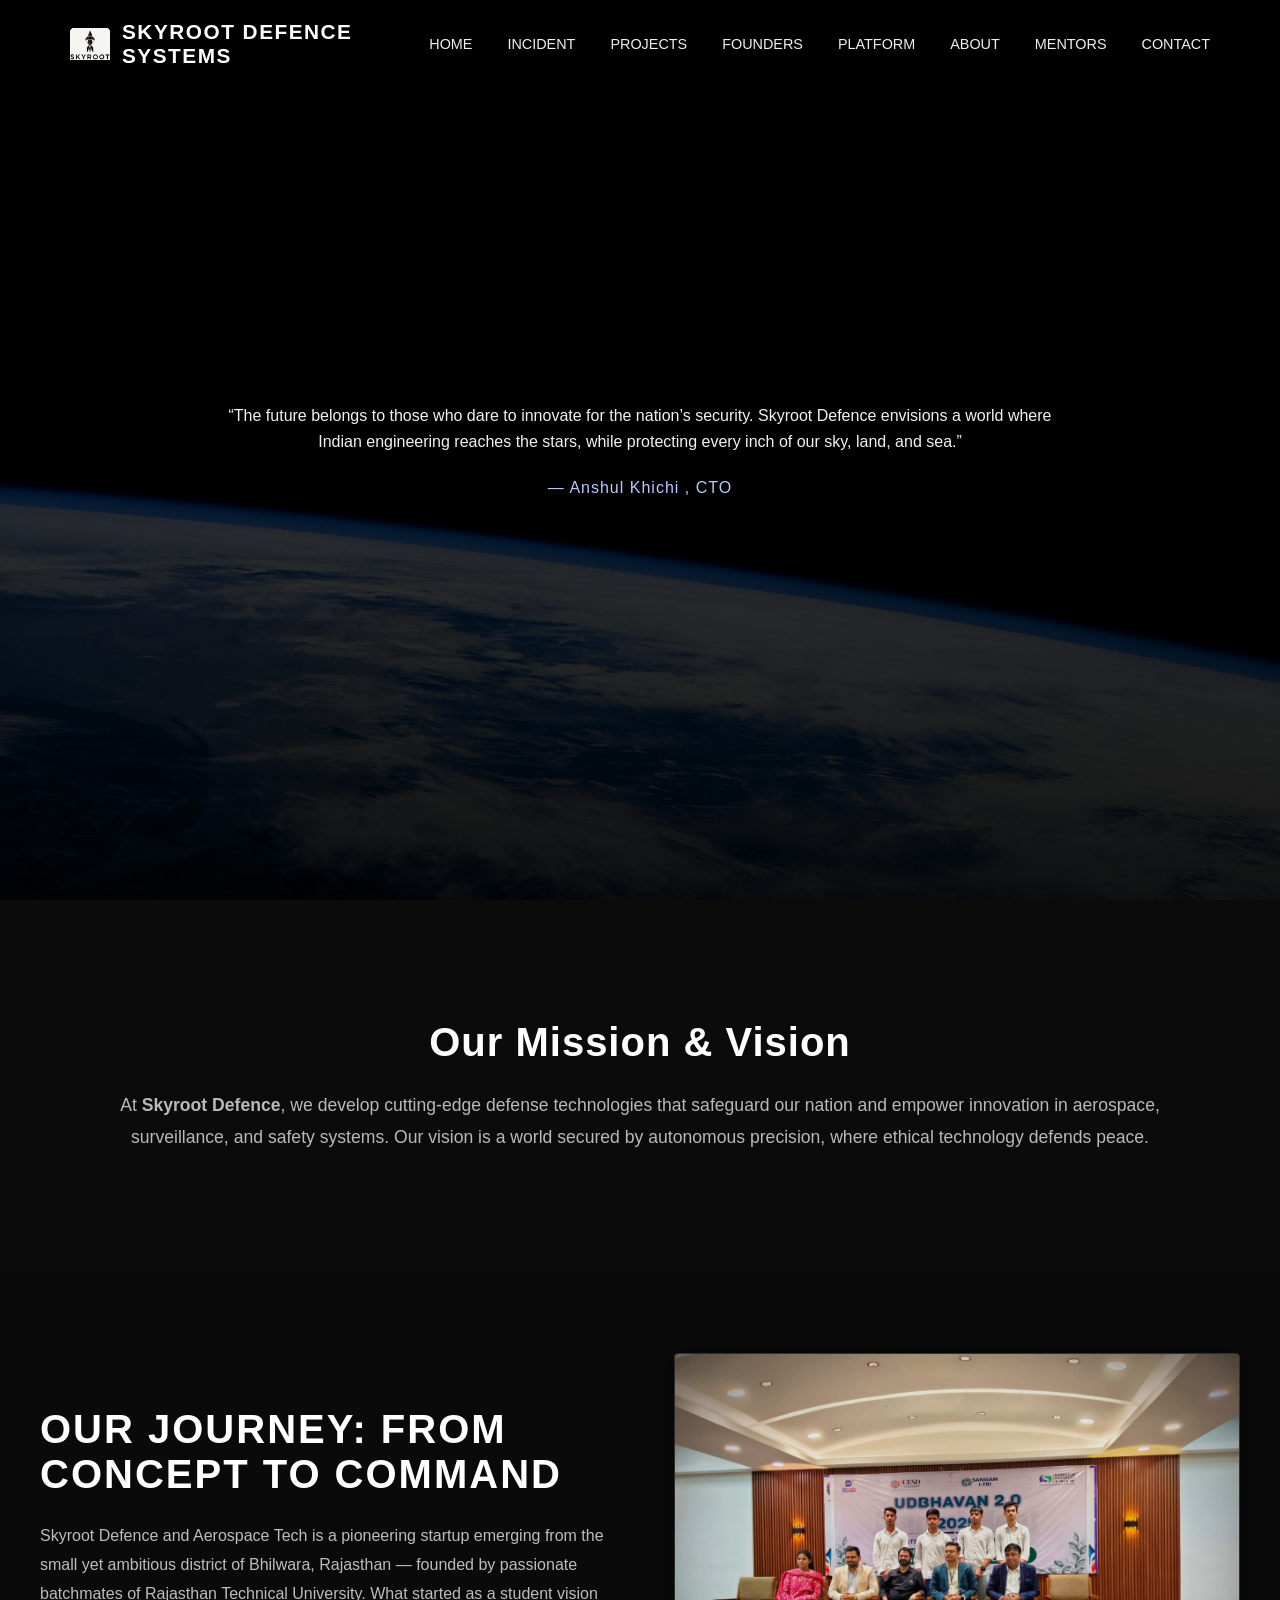
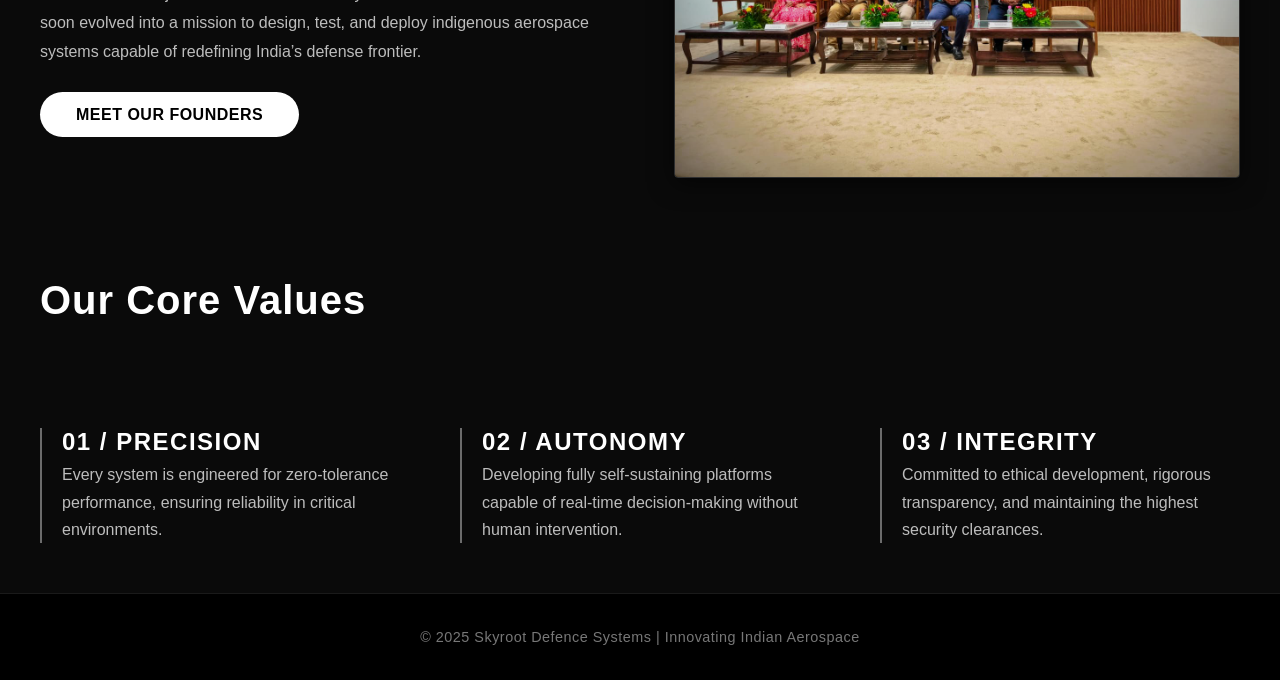
==== about.html @ 96b2f0c6 "Initial commit" ====
<!DOCTYPE html>
<html lang="en">
<head>
  <meta charset="UTF-8" />
  <meta name="viewport" content="width=device-width, initial-scale=1.0" />
  <title>About Us | Skyroot Defence Systems</title>
  <link rel="stylesheet" href="css/style.css" />
  <link rel="stylesheet" href="css/about.css" />
  <link rel="icon" type="image/png" href="images/logo.png" />
</head>
<body>
  <!-- ===================== NAVBAR ===================== -->
  <header class="navbar">
    <div class="logo">
      <img src="images/logo.png" alt="Skyroot Defence Logo">
      <h1>Skyroot Defence Systems</h1>
    </div>
    <nav>
      <ul>
        <li><a href="index.html">Home</a></li>
        <li><a href="incident.html">Incident</a></li>
        <li><a href="projects.html">Projects</a></li>
        <li><a href="founders.html">Founders</a></li>
        <li><a href="platform.html">Platform</a></li>
        <li><a href="about.html" class="active">About</a></li>
        <li><a href="mentors.html">Mentors</a></li>
        <li><a href="contact.html">Contact</a></li>
      </ul>
    </nav>
    <div class="menu-toggle">
      <span></span>
      <span></span>
      <span></span>
    </div>
  </header>

  <!-- ===================== HERO QUOTE SECTION ===================== -->
  <section class="about-hero-quote">
    <img src="images/mission_feature.webp" alt="Earth from Space" class="quote-bg-image">
    <div class="quote-overlay"></div>
    <div class="quote-content">
      <p class="quote-text">
        “The future belongs to those who dare to innovate for the nation’s security. Skyroot Defence envisions a world where Indian engineering reaches the stars, while protecting every inch of our sky, land, and sea.”
      </p>
      <p class="quote-author">— Anshul Khichi , CTO</p>
    </div>
  </section>

  <!-- ===================== MISSION SECTION ===================== -->
  <section class="about-section fade-in">
    <div class="container">
      <h2>Our Mission & Vision</h2>
      <p>
        At <strong>Skyroot Defence</strong>, we develop cutting-edge defense technologies that safeguard our nation
        and empower innovation in aerospace, surveillance, and safety systems. Our vision is a world secured by
        autonomous precision, where ethical technology defends peace.
      </p>
    </div>
  </section>

  <!-- ===================== JOURNEY SECTION ===================== -->
  <section class="story-section fade-in">
    <div class="story-container">
      <div class="story-text">
        <h3>Our Journey: From Concept to Command</h3>
        <p>
          Skyroot Defence and Aerospace Tech is a pioneering startup emerging from the small yet ambitious
          district of Bhilwara, Rajasthan — founded by passionate batchmates of Rajasthan Technical University.
          What started as a student vision soon evolved into a mission to design, test, and deploy indigenous
          aerospace systems capable of redefining India’s defense frontier.
        </p>
        <a href="founders.html" class="btn-primary">Meet Our Founders</a>
      </div>
      <div class="story-image">
        <img src="images\funding_win.jpg" alt="Engineers working in Skyroot lab">
      </div>
    </div>
  </section>

  <!-- ===================== VALUES SECTION ===================== -->
  <section class="values-section fade-in">
    <div class="container">
      <h2>Our Core Values</h2>
      <div class="values-grid">
        <div class="value-card">
          <h4>01 / Precision</h4>
          <p>Every system is engineered for zero-tolerance performance, ensuring reliability in critical environments.</p>
        </div>
        <div class="value-card">
          <h4>02 / Autonomy</h4>
          <p>Developing fully self-sustaining platforms capable of real-time decision-making without human intervention.</p>
        </div>
        <div class="value-card">
          <h4>03 / Integrity</h4>
          <p>Committed to ethical development, rigorous transparency, and maintaining the highest security clearances.</p>
        </div>
      </div>
    </div>
  </section>

  <!-- ===================== FOOTER ===================== -->
  <footer>
    <p>© 2025 Skyroot Defence Systems | Innovating Indian Aerospace</p>
  </footer>

  <script src="js/main.js"></script>
</body>
</html>
---- css/style.css ----
/* ======================================
    GLOBAL RESET & BASE
====================================== */
* {
    margin: 0;
    padding: 0;
    box-sizing: border-box;
    font-family: "Poppins", "Roboto", sans-serif;
}

body {
    background-color: #0a0a0a;
    color: #f5f5f5;
    overflow-x: hidden;
}
/* Class added by JS to prevent background scroll when mobile menu is open */
body.menu-open {
    overflow: hidden;
}

/* ======================================
    NAVBAR (Professional, Responsive)
====================================== */
.navbar {
    background: transparent;
    display: flex;
    justify-content: space-between;
    align-items: center;
    padding: 20px 70px;
    position: fixed;
    top: 0;
    width: 100%;
    z-index: 1000;
    border-bottom: none;
    backdrop-filter: none;
    /* CRITICAL: Includes 'top' for the smart scroll hide/show */
    transition: background 0.4s ease, backdrop-filter 0.4s ease, top 0.4s ease;
}

/* Navbar appearance when scrolled away from the top */
.navbar.scrolled {
    background: rgba(9, 9, 9, 0.644);
    backdrop-filter: blur(12px);
    box-shadow: 0 1px 10px rgba(0, 0, 0, 0.4);
}

/* Hiding class for the smart scroll down/show up effect */
.navbar.hidden {
    top: -85px; /* Slides the entire bar off the top of the screen */
}

/* Logo and heading */
.navbar .logo {
    display: flex;
    align-items: center;
    gap: 12px;
    z-index: 1001;
}

.navbar h1 {
    font-size: 1.3rem;
    font-weight: 700;
    color: #fff;
    letter-spacing: 1.5px;
    text-transform: uppercase;
}
.navbar .logo img {
    width: 40px;
    filter: brightness(100%);
}

/* Navigation Links (Desktop/Tablet) */
.navbar nav {
    transition: transform 0.4s ease-in-out; /* For mobile slide effect */
}

.navbar ul {
    list-style: none;
    display: flex;
    gap: 35px;
}

.navbar ul li a {
    color: #f0f0f0;
    text-decoration: none;
    font-weight: 500;
    transition: all 0.3s ease;
    text-transform: uppercase;
    font-size: 0.9rem;
    position: relative;
    padding-bottom: 5px;
}

/* Underline hover effect */
.navbar ul li a:after {
    content: '';
    position: absolute;
    width: 0;
    height: 2px;
    bottom: 0;
    left: 0;
    background-color: #fff;
    transition: width 0.3s ease;
}

.navbar ul li a:hover {
    color: #fff;
}

.navbar ul li a:hover:after {
    width: 100%;
}

/* Mobile Hamburger Toggle */
.menu-toggle {
    display: none; /* Hidden on desktop */
    cursor: pointer;
    width: 30px;
    height: 20px;
    flex-direction: column;
    justify-content: space-between;
    z-index: 1001;
}

.menu-toggle span {
    display: block;
    height: 2px;
    background-color: #fff;
    border-radius: 2px;
    transition: all 0.3s ease-in-out;
}
/* Hamburger to 'X' transformation */
.navbar.active .menu-toggle span:nth-child(1) {
    transform: rotate(48deg) translate(5px, 5px);
}
.navbar.active .menu-toggle span:nth-child(2) {
    opacity: 0;
}
.navbar.active .menu-toggle span:nth-child(3) {
    transform: rotate(-48deg) translate(5px, -5px);
}


/* ======================================
    HERO SECTION
====================================== */
.hero {
    height: 100vh;
    background: #000;
    display: flex;
    align-items: center;
    justify-content: center;
    text-align: center;
    padding: 0 10%;
    position: relative; 
    overflow: hidden; 
}

.hero video {
    position: absolute;
    top: 50%;
    left: 50%;
    min-width: 100%;
    min-height: 100%;
    width: auto;
    height: auto;
    transform: translate(-50%, -50%); 
    object-fit: cover;
    z-index: 1;
    filter: brightness(40%);
}

.hero-content {
    z-index: 2;
    position: relative; 
}

.hero-content h2 {
    font-size: 3rem;
    color: #fff;
    margin-bottom: 20px;
    letter-spacing: 1px;
    text-transform: uppercase;
}

.hero-content p {
    font-size: 1.1rem;
    color: #ccc;
    max-width: 700px;
    margin: 0 auto 35px;
    line-height: 1.7;
}

.btn-primary {
    background: #fff;
    color: #000;
    padding: 14px 36px;
    border-radius: 40px;
    text-decoration: none;
    font-weight: 600;
    letter-spacing: 0.5px;
    transition: all 0.3s ease;
    text-transform: uppercase;
}

.btn-primary:hover {
    background: transparent;
    color: #fff;
    border: 2px solid #fff;
}

/* ======================================
    ABOUT SECTION
====================================== */
.about {
    padding: 120px 10%;
    text-align: center;
    background-color: #0e0e0e;
    border-top: 1px solid rgba(255, 255, 255, 0.1);
    border-bottom: 1px solid rgba(255, 255, 255, 0.1);
}

.about h2 {
    color: #fff;
    margin-bottom: 25px;
    font-size: 2rem;
    letter-spacing: 0.5px;
    text-transform: uppercase;
}

.about p {
    max-width: 850px;
    margin: 0 auto;
    color: #bdbdbd;
    line-height: 1.8;
    font-size: 1rem;
}

/* ======================================
    PROJECTS SECTION
====================================== */
.projects {
    padding: 80px 1%;
    text-align: center;
    background-color: #0a0a0a;
}

.projects h2 {
    color: #fff;
    font-size: 2rem;
    margin-bottom: 50px;
    text-transform: uppercase;
}

.project-cards {
    display: grid;
    grid-template-columns: repeat(auto-fit, minmax(280px, 1fr));
    gap: 35px;
}

.card {
    background-color: #111;
    border-radius: 10px;
    overflow: hidden;
    border: 1px solid rgba(255, 255, 255, 0.08);
    transition: all 0.35s ease;
}



.card img {
    width: 100%;
    height: 200px;
    object-fit: cover;
    filter:  brightness(85%);
}

.card h3 {
    color: #fff;
    margin: 18px 0 10px;
    text-transform: uppercase;
    font-size: 1rem;
    letter-spacing: 0.5px;
}

.card p {
    color: #aaa;
    font-size: 0.95rem;
    padding: 0 20px 25px;
    line-height: 1.6;
}

/* ======================================
    FOOTER
====================================== */
footer {
    text-align: center;
    padding: 35px 10%;
    background: #000;
    color: #777;
    font-size: 0.9rem;
    border-top: 1px solid rgba(255, 255, 255, 0.1);
    letter-spacing: 0.5px;
}

/* ======================================
    RESPONSIVE BREAKPOINTS
====================================== */

/* --- Tablet / Smaller Desktop (Max 992px) --- */
@media (max-width: 992px) {
    .navbar {
        padding: 15px 30px; 
        align-items:last baseline;
    }

    /* Hide desktop menu, setup for mobile slide */
    .navbar nav {
        position: fixed;
        top: 0;
        left: 0;
        height: 100vh;
        width: 100%;
        background: #000; 
        display: flex;
        align-items: center;
        justify-content: center;
        transform: translateX(-100%); 
        transition: transform 0.4s ease-in-out;
        z-index: 999;
    }

    .navbar.active nav {
        transform: translateX(0);
    }
    
    .navbar ul {
        flex-direction: column;
        text-align: center;
        gap: 30px;
    }

    .navbar ul li a {
        font-size: 1.4rem; 
    }
    .menu-toggle {
        display: flex;
    }
    
    .navbar {
        justify-content: space-between;
    }
    
    .hero-content h2 {
        font-size: 2.5rem;
    }
}

/* --- Mobile (Max 768px) --- */
@media (max-width: 768px) {

    .hero-content h2 {
        font-size: 2rem;
    }

    .hero-content p {
        font-size: 1rem;
    }

    .about, .projects, footer {
        padding: 30px 1%;
    }
    
    .project-cards {
        grid-template-columns: 1fr; 
    }
}

/* --- Small Mobile (Max 500px) --- */
@media (max-width: 500px) {
    .navbar h1 {
        font-size: 1rem;
    }
    .navbar .logo img {
        width: 35px;
    }
    .hero-content h2 {
        font-size: 1.8rem;
    }
    .btn-primary {
        padding: 12px 28px;
        font-size: 0.9rem;
    }
}
---- css/about.css ----
/* ===========================================
   SKYROOT DEFENCE — ABOUT PAGE CSS
   =========================================== */

/* ---------- Reset & Base Styles ---------- */


/* ---------- HERO QUOTE SECTION ---------- */
.about-hero-quote {
  position: relative;
  width: 100%;
  height: 100vh;
  display: flex;
  align-items: center;
  justify-content: center;
  text-align: center;
  overflow: hidden;
  background-color: #000;
}

.about-hero-quote .quote-bg-image {
  position: absolute;
  inset: 0;
  width: 100%;
  height: 100%;
  object-fit: cover;
  z-index: 1;
  filter: brightness(55%) contrast(115%);
  transform: scale(1.1);
  transition: all 2.5s ease;
}

.about-hero-quote:hover .quote-bg-image {
  transform: scale(1.2);
  filter: brightness(60%) contrast(120%);
}

.about-hero-quote .quote-overlay {
  position: absolute;
  inset: 0;
  background: linear-gradient(
    to bottom,
    rgba(0, 0, 0, 0.3) 0%,
    rgba(0, 0, 0, 0.85) 100%
  );
  z-index: 2;
}

.about-hero-quote .quote-content {
  position: relative;
  z-index: 3;
  max-width: 900px;
  padding: 0 20px;
  opacity: 0;
  animation: fadeUp 1.8s ease-out forwards;
}

.about-hero-quote .quote-text {
  line-height: 1.6;
  font-weight: 400;
  color: #f1f1f1;
  text-shadow: 0 2px 15px rgba(0, 0, 0, 0.6);
  margin-bottom: 25px;
}

.about-hero-quote .quote-author {
  font-weight: 500;
  color: #b4caff;
  letter-spacing: 1px;
}

/* ---------- ADDITIONAL ABOUT SECTION ---------- */
.about-section {
  width: 100%;
  background-color: #0b0b0b;
  padding: 120px 80px;
  text-align: center;
}

.about-section h2 {
  font-size: 2.5rem;
  font-weight: 600;
  color: #fff;
  margin-bottom: 25px;
  letter-spacing: 1px;
}

.about-section p {
  font-size: 1.1rem;
  line-height: 1.8;
  color: #ccc;
  opacity: 0.9;
}

/* ---------- ANIMATION EFFECTS ---------- */
.fade-in {
  opacity: 0;
  animation: fadeIn 2s ease forwards;
}

@keyframes fadeIn {
  from {
    opacity: 0;
    transform: translateY(40px);
  }
  to {
    opacity: 1;
    transform: translateY(0);
  }
}

@keyframes fadeUp {
  0% {
    opacity: 0;
    transform: translateY(60px);
  }
  100% {
    opacity: 1;
    transform: translateY(0);
  }
}

/* ---------- SCROLL REVEAL EFFECT ---------- */
.scroll-reveal {
  opacity: 0;
  transform: translateY(80px);
  transition: all 1.2s ease-out;
}

.scroll-reveal.active {
  opacity: 1;
  transform: translateY(0);
}

/* ---------- STORY & IMAGE SECTION ---------- */
.story-section {
  padding: 80px 40px;
  background-color: #0a0a0a;
}

.story-container {
  display: flex;
  align-items: center;
  gap: 70px;
  max-width: 1200px;
}

.story-text {
  flex: 1;
  text-align: left;
}

.story-text h3 {
  color: #fff;
  font-size: 2.5rem;
  margin-bottom: 25px;
  text-transform: uppercase;
  letter-spacing: 2px;
  font-weight: 800;
}

.story-text p {
  color: #bdbdbd;
  line-height: 1.8;
  margin-bottom: 40px;
  font-size: 1rem;
}

.story-image {
  flex: 1;
  border-radius: 4px;
  overflow: hidden;
  box-shadow: 0 5px 25px rgba(0, 0, 0, 0.6);
  border: 1px solid rgba(255, 255, 255, 0.15);
}

.story-image img {
  width: 100%;
  height: auto;
  display: block;
  filter: brightness(90%) ;
  transition: filter 0.5s ease;
}

.story-image:hover img {
  filter: brightness(100%) grayscale(0%);
}

/* ---------- VALUES GRID SECTION ---------- */

.values-section{
  padding: 20px 40px;
}

.values-section h2 {
  font-size: 2.5rem;
  font-weight: 600;
  color: #fff;
  margin-bottom: 25px;
  letter-spacing: 1px;
}

.values-grid {
  display: flex;
  flex-wrap: wrap;
  justify-content: space-between;
  max-width: 1200px;
  margin: 0 auto;
  padding-top: 80px;
}

.value-card {
  flex-basis: calc(33.33% - 40px);
  background-color: transparent;
  text-align: left;
  border-left: 2px solid rgba(255, 255, 255, 0.4);
  transition: border-left-color 0.3s ease;
  margin-bottom: 30px;
  padding-left: 20px;
}

.value-card:hover {
  border-left-color: #fff;
}

.value-card h4 {
  color: #fff;
  font-size: 1.5rem;
  margin-bottom: 5px;
  text-transform: uppercase;
  letter-spacing: 1.5px;
  font-weight: 800;
}

.value-card p {
  color: #bdbdbd;
  font-size: 1rem;
  line-height: 1.7;
}

/* ---------- RESPONSIVE STYLES ---------- */
@media (max-width: 1024px) {
  .about-hero-quote .quote-author {
    font-size: 1rem;
  }
  .about-section {
    padding: 80px 20px;
  }
}

@media (max-width: 992px) {
  .story-container {
    flex-direction: column;
    gap: 40px;
  }
  .story-text {
    order: 2;
    text-align: center;
  }
  .story-image {
    order: 1;
  }
  .story-text h3 {
    font-size: 2rem;
  }
  .value-card {
    flex-basis: calc(50% - 30px);
  }
}

@media (max-width: 600px) {
  .about-hero-quote .quote-author {
    font-size: 0.8rem;
  }
  .about-hero-quote .quote-text {
    line-height: 1.5;
  }
  .about-section {
    padding: 10px 20px;
  }
  .about-section h2 {
    font-size: 2rem;
  }
  .about-section p {
    font-size: 1rem;
  }
  .story-section {
    padding: 60px 2%;
  }
  .story-text h3 {
    font-size: 1.8rem;
  }
  .value-card {
    flex-basis: 100%;
    padding: 20px 0 20px 15px;
    margin-bottom: 20px;
  }
}
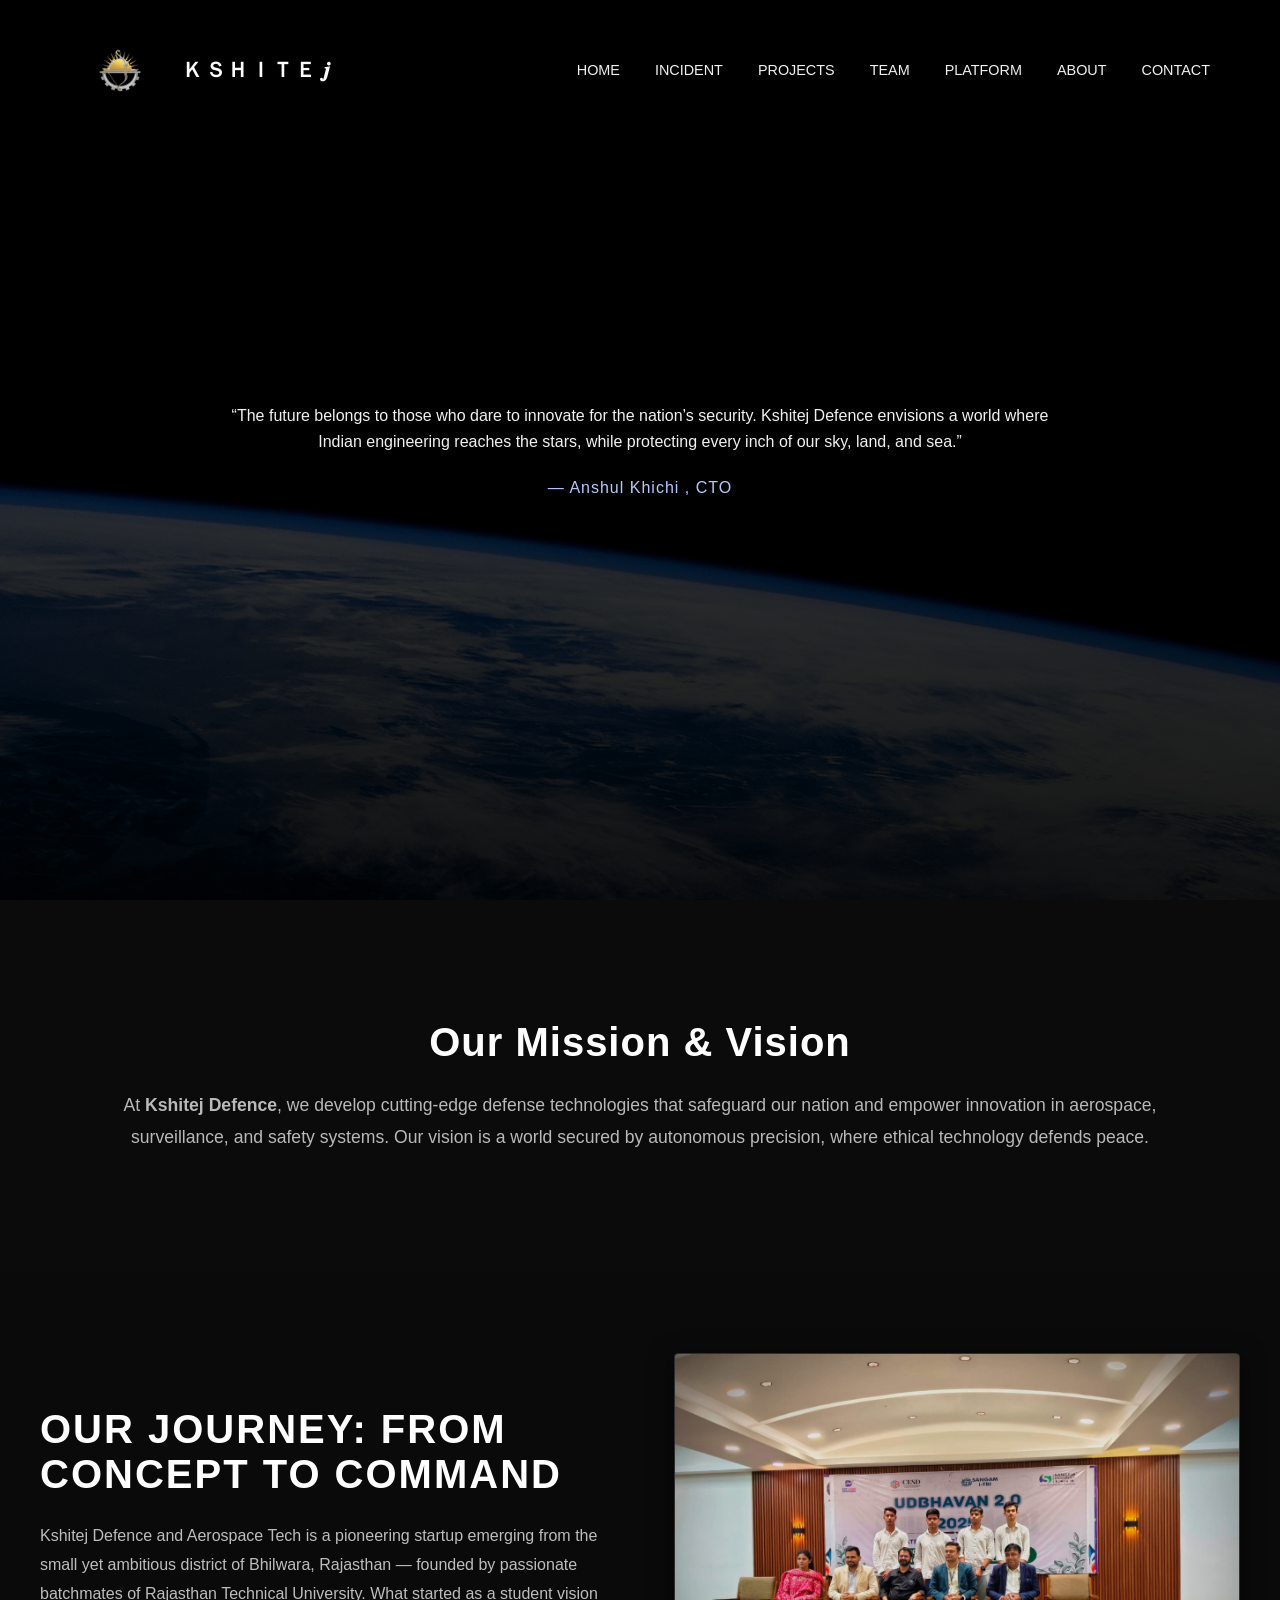
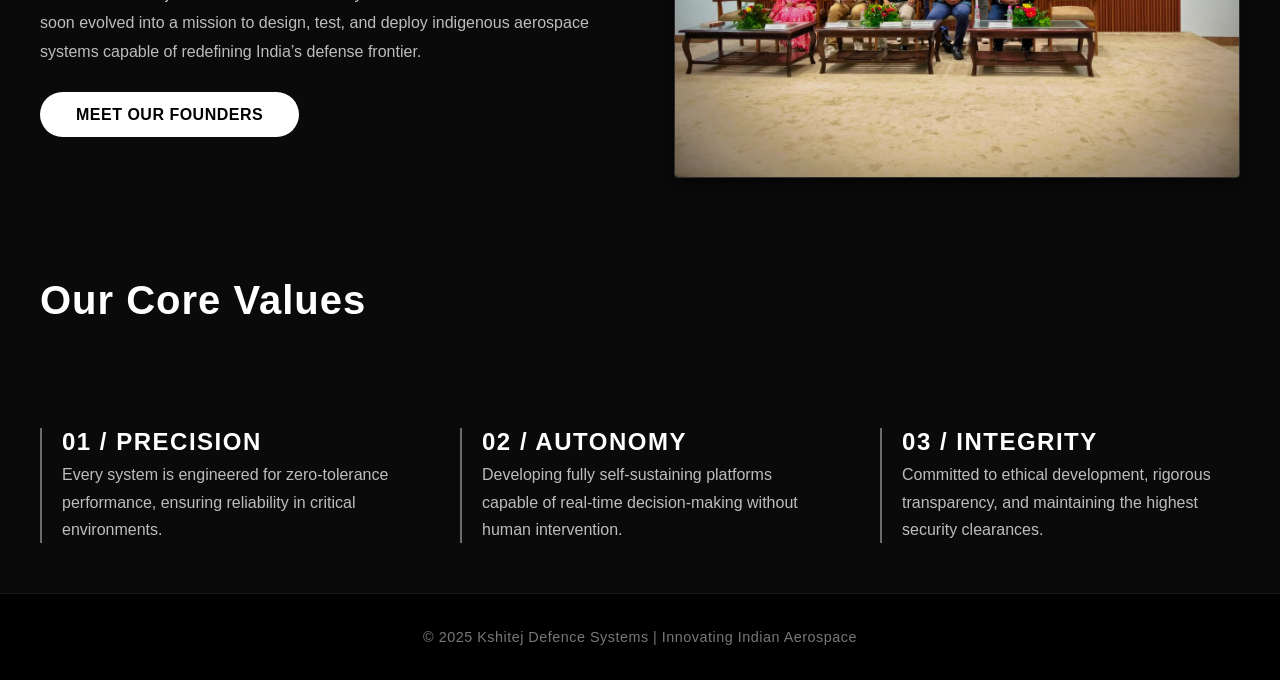
==== commit b9748950: "changes" ====
--- a/about.html
+++ b/about.html
@@ -3,7 +3,7 @@
 <head>
   <meta charset="UTF-8" />
   <meta name="viewport" content="width=device-width, initial-scale=1.0" />
-  <title>About Us | Skyroot Defence Systems</title>
+  <title>About Us | Kshitej Defence Systems</title>
   <link rel="stylesheet" href="css/style.css" />
   <link rel="stylesheet" href="css/about.css" />
   <link rel="icon" type="image/png" href="images/logo.png" />
@@ -12,21 +12,20 @@
   <!-- ===================== NAVBAR ===================== -->
   <header class="navbar">
     <div class="logo">
-      <img src="images/logo.png" alt="Skyroot Defence Logo">
-      <h1>Skyroot Defence Systems</h1>
+      <img src="images/logo.png" alt="Kshitej Defence Logo">
+       <h1>Ｋｓｈｉｔｅ 𝒋</h1>
     </div>
     <nav>
-      <ul>
-        <li><a href="index.html">Home</a></li>
-        <li><a href="incident.html">Incident</a></li>
-        <li><a href="projects.html">Projects</a></li>
-        <li><a href="founders.html">Founders</a></li>
-        <li><a href="platform.html">Platform</a></li>
-        <li><a href="about.html" class="active">About</a></li>
-        <li><a href="mentors.html">Mentors</a></li>
-        <li><a href="contact.html">Contact</a></li>
-      </ul>
-    </nav>
+            <ul>
+                <li><a href="index.html">Home</a></li>
+                <li><a href="incident.html">Incident</a></li> 
+                <li><a href="projects.html">Projects</a></li>
+                <li><a href="team.html">Team</a></li>
+                <li><a href="platform.html">Platform</a></li>
+                <li><a href="about.html">About</a></li>
+                <li><a href="contact.html">Contact</a></li>
+            </ul>
+        </nav>
     <div class="menu-toggle">
       <span></span>
       <span></span>
@@ -40,7 +39,7 @@
     <div class="quote-overlay"></div>
     <div class="quote-content">
       <p class="quote-text">
-        “The future belongs to those who dare to innovate for the nation’s security. Skyroot Defence envisions a world where Indian engineering reaches the stars, while protecting every inch of our sky, land, and sea.”
+        “The future belongs to those who dare to innovate for the nation’s security. Kshitej Defence envisions a world where Indian engineering reaches the stars, while protecting every inch of our sky, land, and sea.”
       </p>
       <p class="quote-author">— Anshul Khichi , CTO</p>
     </div>
@@ -51,7 +50,7 @@
     <div class="container">
       <h2>Our Mission & Vision</h2>
       <p>
-        At <strong>Skyroot Defence</strong>, we develop cutting-edge defense technologies that safeguard our nation
+        At <strong>Kshitej Defence</strong>, we develop cutting-edge defense technologies that safeguard our nation
         and empower innovation in aerospace, surveillance, and safety systems. Our vision is a world secured by
         autonomous precision, where ethical technology defends peace.
       </p>
@@ -64,7 +63,7 @@
       <div class="story-text">
         <h3>Our Journey: From Concept to Command</h3>
         <p>
-          Skyroot Defence and Aerospace Tech is a pioneering startup emerging from the small yet ambitious
+          Kshitej Defence and Aerospace Tech is a pioneering startup emerging from the small yet ambitious
           district of Bhilwara, Rajasthan — founded by passionate batchmates of Rajasthan Technical University.
           What started as a student vision soon evolved into a mission to design, test, and deploy indigenous
           aerospace systems capable of redefining India’s defense frontier.
@@ -72,7 +71,7 @@
         <a href="founders.html" class="btn-primary">Meet Our Founders</a>
       </div>
       <div class="story-image">
-        <img src="images\funding_win.jpg" alt="Engineers working in Skyroot lab">
+        <img src="images\funding_win.jpg" alt="Engineers working in Kshitej lab">
       </div>
     </div>
   </section>
@@ -100,7 +99,7 @@
 
   <!-- ===================== FOOTER ===================== -->
   <footer>
-    <p>© 2025 Skyroot Defence Systems | Innovating Indian Aerospace</p>
+    <p>© 2025 Kshitej Defence Systems | Innovating Indian Aerospace</p>
   </footer>
 
   <script src="js/main.js"></script>
--- a/css/style.css
+++ b/css/style.css
@@ -65,7 +65,7 @@
     text-transform: uppercase;
 }
 .navbar .logo img {
-    width: 40px;
+    width: 100px;
     filter: brightness(100%);
 }
 
@@ -310,7 +310,7 @@
 /* --- Tablet / Smaller Desktop (Max 992px) --- */
 @media (max-width: 992px) {
     .navbar {
-        padding: 15px 30px; 
+        padding: 15px ; 
         align-items:last baseline;
     }
 
@@ -379,10 +379,10 @@
 /* --- Small Mobile (Max 500px) --- */
 @media (max-width: 500px) {
     .navbar h1 {
-        font-size: 1rem;
+        font-size: 1.7rem;
     }
     .navbar .logo img {
-        width: 35px;
+        display: none;
     }
     .hero-content h2 {
         font-size: 1.8rem;
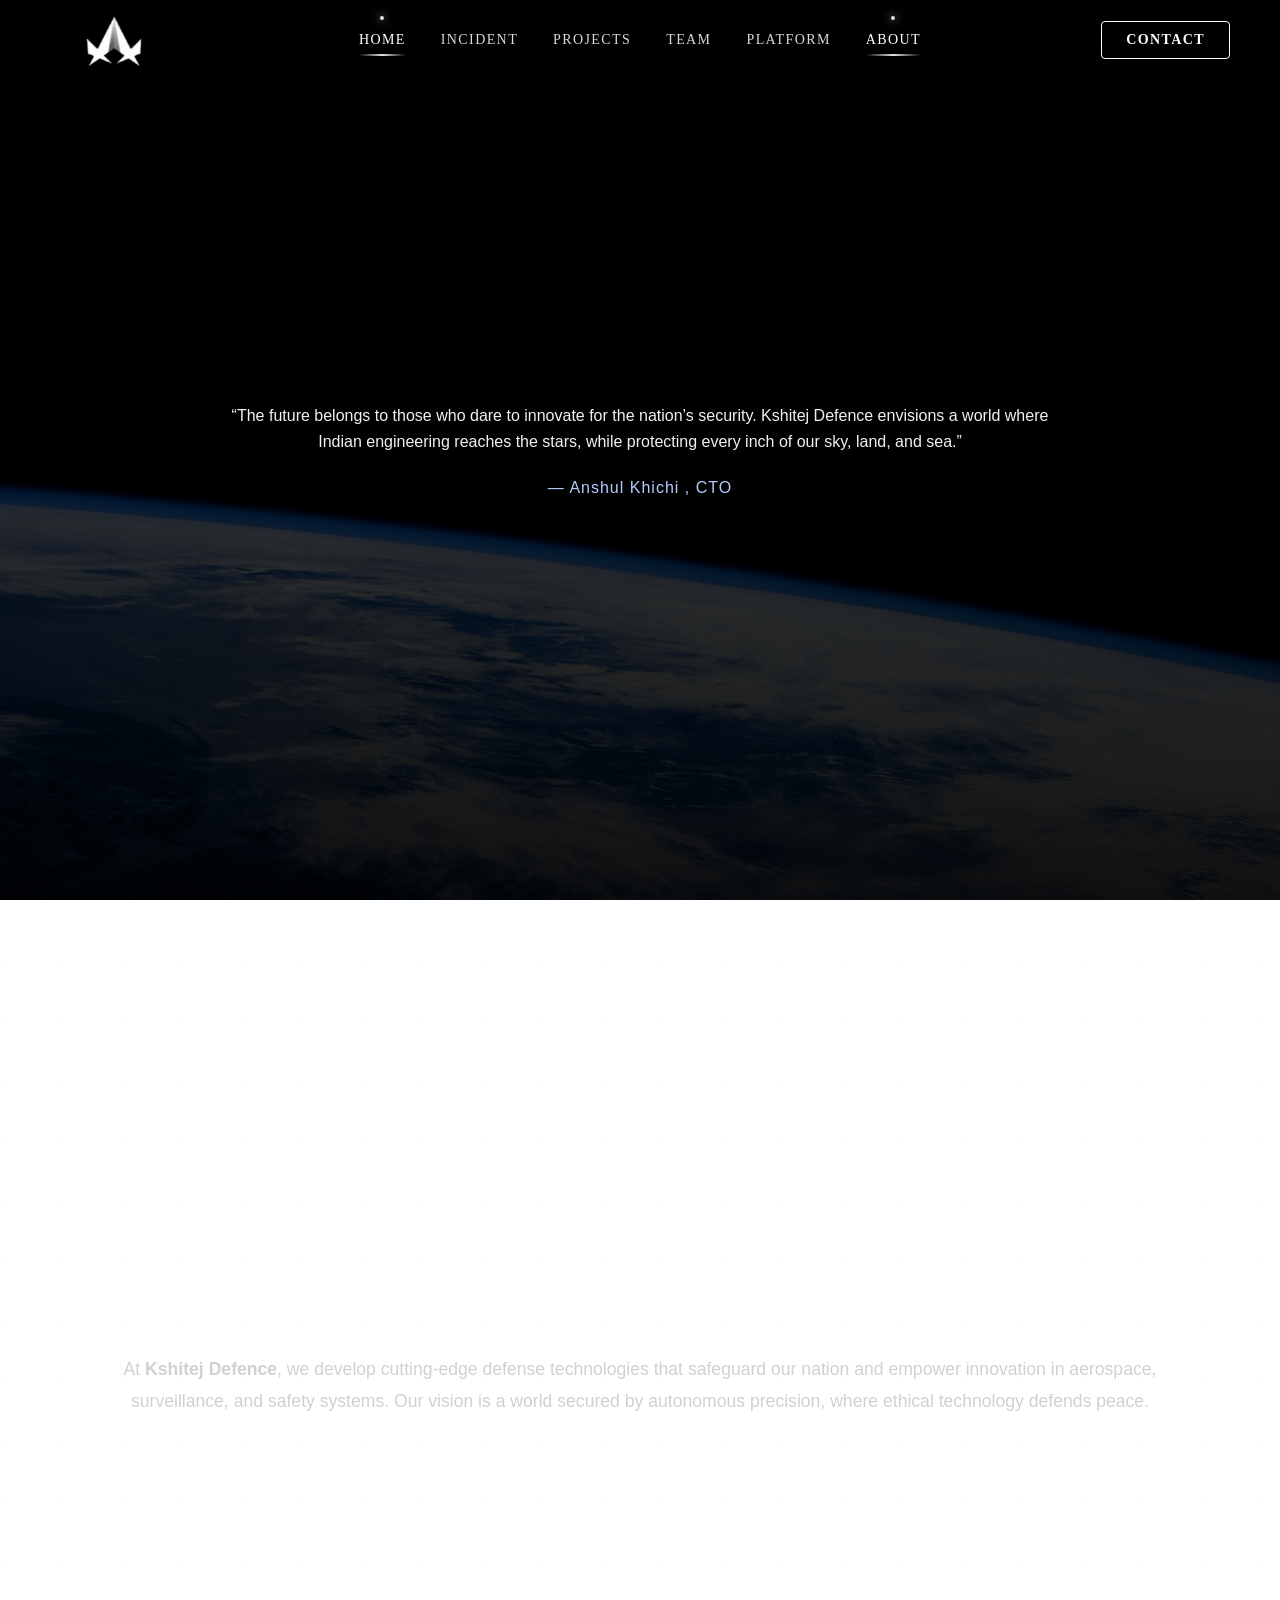
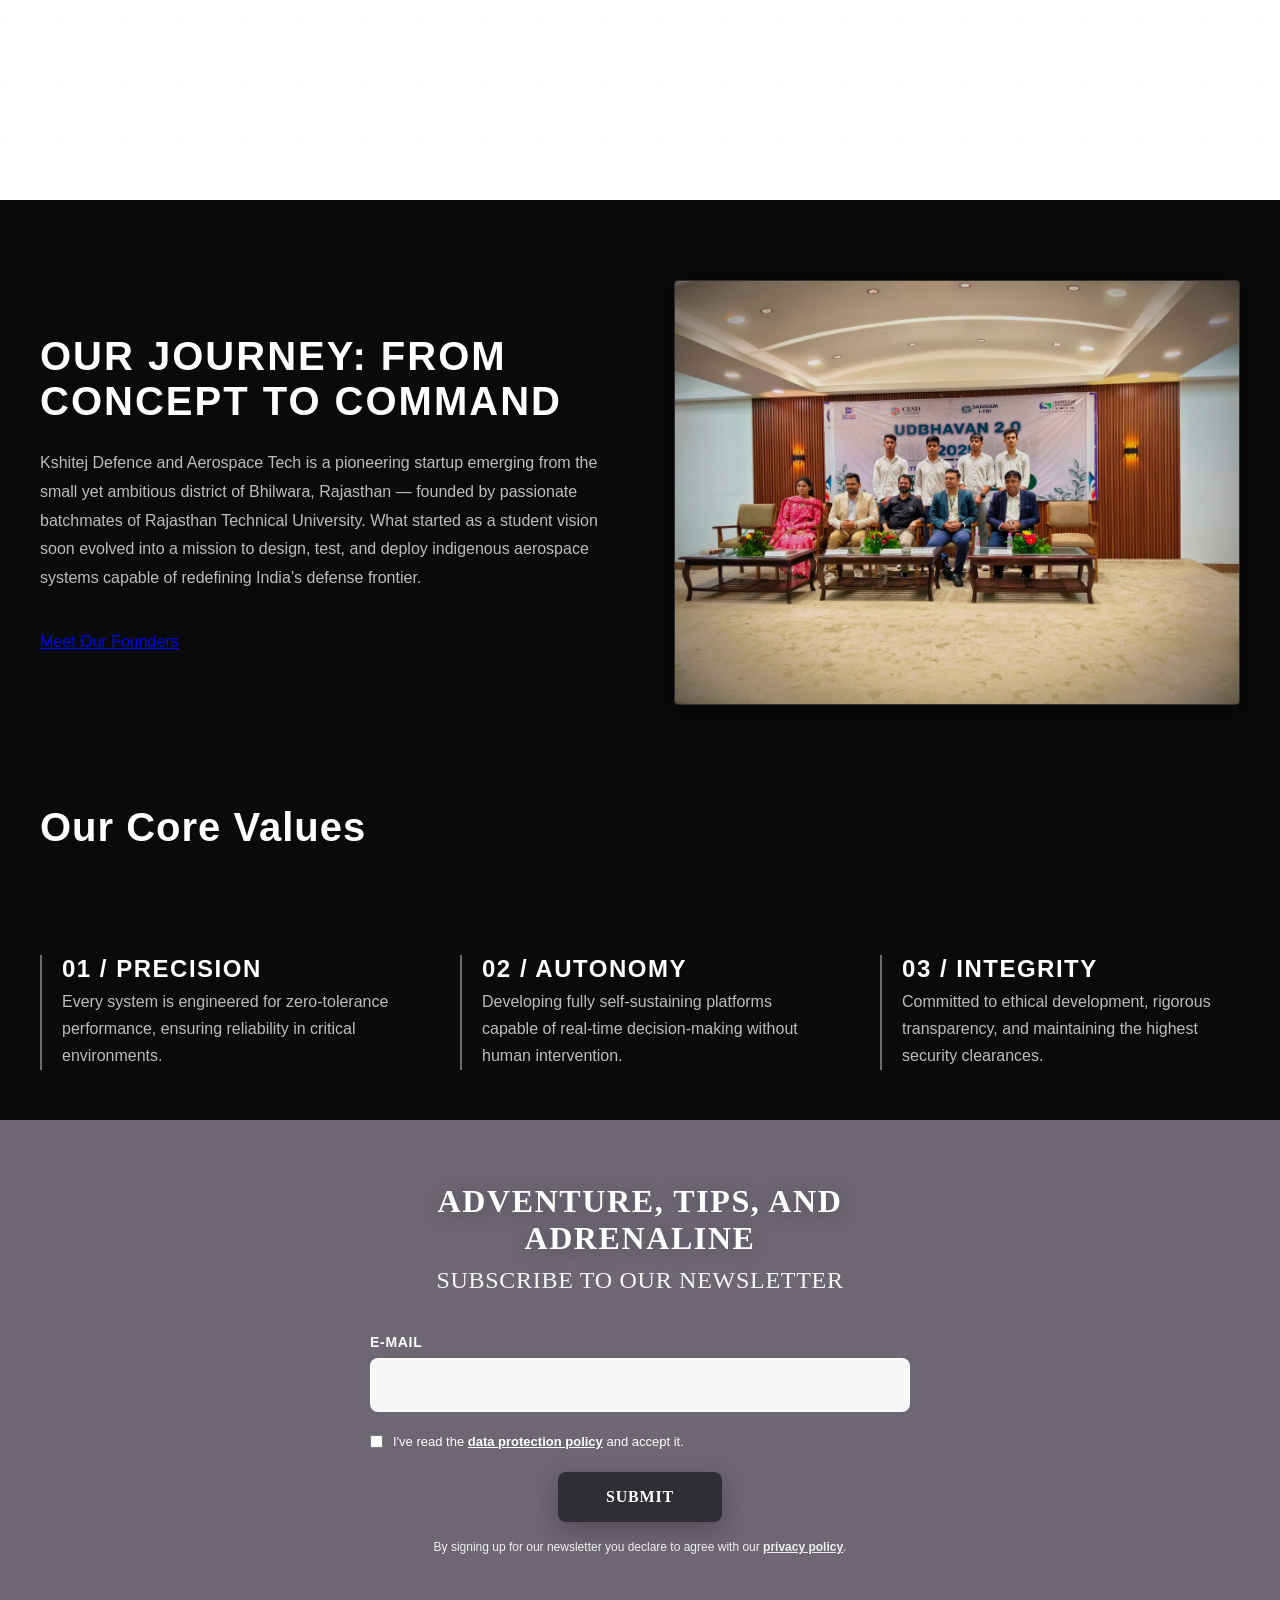
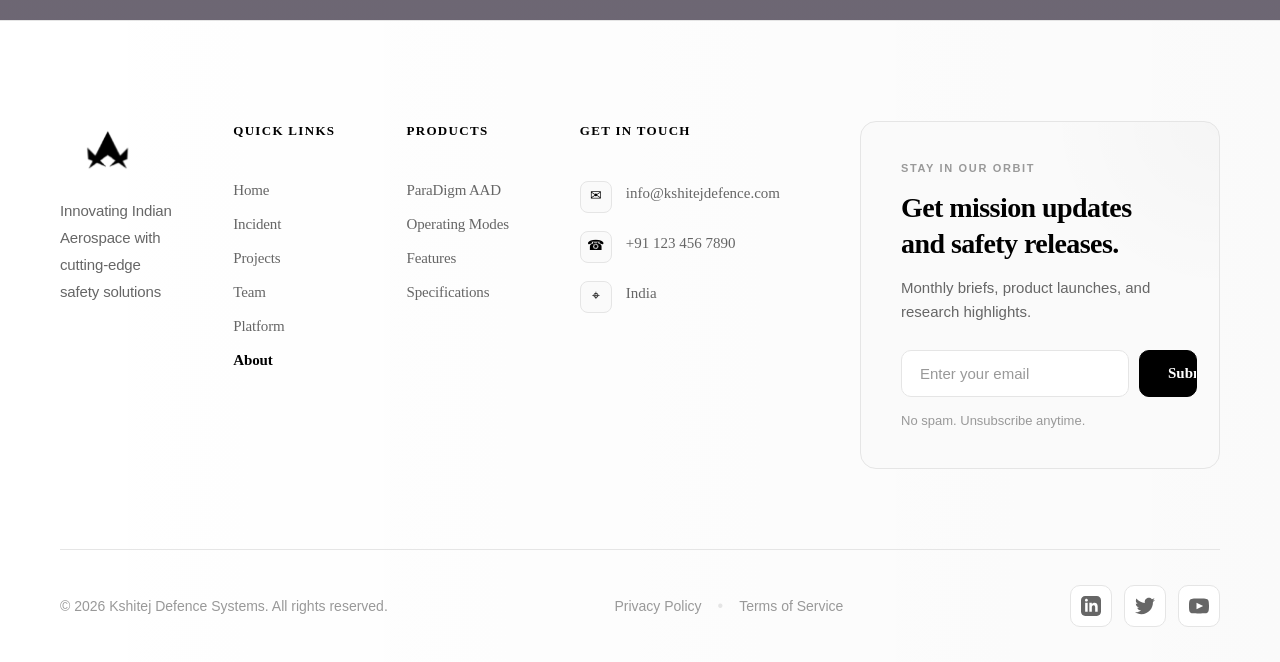
==== commit 0b9d82c2: "Updated website files" ====
--- a/about.html
+++ b/about.html
@@ -5,33 +5,45 @@
   <meta name="viewport" content="width=device-width, initial-scale=1.0" />
   <title>About Us | Kshitej Defence Systems</title>
   <link rel="stylesheet" href="css/style.css" />
+  <link rel="stylesheet" href="css/footer.css">
   <link rel="stylesheet" href="css/about.css" />
   <link rel="icon" type="image/png" href="images/logo.png" />
 </head>
 <body>
   <!-- ===================== NAVBAR ===================== -->
-  <header class="navbar">
-    <div class="logo">
-      <img src="images/logo.png" alt="Kshitej Defence Logo">
-       <h1>Ｋｓｈｉｔｅ 𝒋</h1>
-    </div>
-    <nav>
-            <ul>
-                <li><a href="index.html">Home</a></li>
-                <li><a href="incident.html">Incident</a></li> 
-                <li><a href="projects.html">Projects</a></li>
-                <li><a href="team.html">Team</a></li>
-                <li><a href="platform.html">Platform</a></li>
-                <li><a href="about.html">About</a></li>
-                <li><a href="contact.html">Contact</a></li>
+<header class="navbar">
+    <div class="navbar-container">
+        <!-- Logo Section -->
+         <div class="logo">
+           <a href="index.html"><img src="images/logo.png" alt="Kshitej Defence Logo" class="logo-img"></a>
+        </div>
+
+        <!-- Navigation Links -->
+        <nav class="nav-menu">
+            <ul class="nav-list">
+                <li class="nav-item"><a href="index.html" class="nav-link active">Home</a></li>
+                <li class="nav-item"><a href="incident.html" class="nav-link">Incident</a></li>
+                <li class="nav-item"><a href="projects.html" class="nav-link">Projects</a></li>
+                <li class="nav-item"><a href="team.html" class="nav-link">Team</a></li>
+                <li class="nav-item"><a href="platform.html" class="nav-link">Platform</a></li>
+                <li class="nav-item"><a href="about.html" class="nav-link">About</a></li>
             </ul>
         </nav>
-    <div class="menu-toggle">
-      <span></span>
-      <span></span>
-      <span></span>
-    </div>
-  </header>
+
+        <!-- CTA Button -->
+        <a href="contact.html" class="nav-cta">Contact</a>
+
+        <!-- Mobile Menu Toggle -->
+        <button class="menu-toggle" aria-label="Toggle menu">
+            <span class="menu-line"></span>
+            <span class="menu-line"></span>
+            <span class="menu-line"></span>
+        </button>
+    </div>
+    
+    <!-- Progress Bar (optional) -->
+    <div class="nav-progress"></div>
+</header>
 
   <!-- ===================== HERO QUOTE SECTION ===================== -->
   <section class="about-hero-quote">
@@ -97,11 +109,158 @@
     </div>
   </section>
 
-  <!-- ===================== FOOTER ===================== -->
-  <footer>
-    <p>© 2025 Kshitej Defence Systems | Innovating Indian Aerospace</p>
-  </footer>
-
+  <!-- footer -->
+<!-- ======================================
+   FOOTER COMPONENT
+   Include this file in your HTML pages
+====================================== -->
+<!-- Newsletter Hero Section -->
+<section class="newsletter-hero" data-scroll-section style="background-image: url('images/footerbg.jpg');">
+    <div class="newsletter-overlay"></div>
+    <div class="newsletter-content">
+        <h2 class="newsletter-headline">ADVENTURE, TIPS, AND ADRENALINE</h2>
+        <h3 class="newsletter-subheadline">SUBSCRIBE TO OUR NEWSLETTER</h3>
+        
+        <form class="newsletter-form" action="#" method="post">
+            <div class="form-group">
+                <label for="newsletter-email" class="form-label">E-MAIL</label>
+                <input 
+                    id="newsletter-email" 
+                    name="email" 
+                    type="email" 
+                    class="newsletter-input"
+                    placeholder="" 
+                    required
+                >
+            </div>
+            
+            <div class="form-checkbox">
+                <input type="checkbox" id="privacy-check" required>
+                <label for="privacy-check">
+                    I've read the <a href="privacy.html">data protection policy</a> and accept it.
+                </label>
+            </div>
+            
+            <button type="submit" class="newsletter-submit">SUBMIT</button>
+            
+            <p class="privacy-note">
+                By signing up for our newsletter you declare to agree with our <a href="privacy.html">privacy policy</a>.
+            </p>
+        </form>
+    </div>
+</section>
+
+<!-- Footer Section -->
+<footer class="site-footer" data-scroll-section>
+    <div class="footer-container">
+        
+        <!-- Footer Top Section -->
+        <div class="footer-top">
+            <div class="footer-left">
+            
+            <!-- Company Info -->
+            <div class="footer-column footer-about">
+                <div class="footer-logo">
+                    <img src="images/logo.png" alt="Kshitej Defence Logo">
+                </div>
+                <p class="footer-tagline">
+                    Innovating Indian Aerospace with cutting-edge safety solutions
+                </p>
+            </div>
+
+            <!-- Quick Links -->
+            <div class="footer-column">
+                <h4 class="footer-heading">Quick Links</h4>
+                <ul class="footer-links">
+                    <li><a href="index.html">Home</a></li>
+                    <li><a href="incident.html">Incident</a></li>
+                    <li><a href="projects.html">Projects</a></li>
+                    <li><a href="team.html">Team</a></li>
+                    <li><a href="platform.html">Platform</a></li>
+                    <li><a href="about.html">About</a></li>
+                </ul>
+            </div>
+
+            <!-- Products -->
+            <div class="footer-column">
+                <h4 class="footer-heading">Products</h4>
+                <ul class="footer-links">
+                    <li><a href="#paradigm">ParaDigm AAD</a></li>
+                    <li><a href="#modes">Operating Modes</a></li>
+                    <li><a href="#features">Features</a></li>
+                    <li><a href="#specifications">Specifications</a></li>
+                </ul>
+            </div>
+
+            <!-- Contact -->
+            <div class="footer-column">
+                <h4 class="footer-heading">Get in Touch</h4>
+                <ul class="footer-contact">
+                    <li>
+                        <span class="contact-icon"></span>
+                        <a href="mailto:info@kshitejdefence.com">info@kshitejdefence.com</a>
+                    </li>
+                    <li>
+                        <span class="contact-icon"></span>
+                        <a href="tel:+911234567890">+91 123 456 7890</a>
+                    </li>
+                    <li>
+                        <span class="contact-icon"></span>
+                        <span>India</span>
+                    </li>
+                </ul>
+            </div>
+
+            </div>
+            <div class="footer-column footer-orbit">
+                <p class="orbit-label">Stay in Our Orbit</p>
+                <h3 class="orbit-title">Get mission updates and safety releases.</h3>
+                <p class="orbit-text">Monthly briefs, product launches, and research highlights.</p>
+                <form class="orbit-form" action="#" method="post">
+                    <label class="sr-only" for="footer-email">Email address</label>
+                    <input id="footer-email" name="email" type="email" placeholder="Enter your email" required>
+                    <button type="submit">Submit</button>
+                </form>
+                <p class="orbit-note">No spam. Unsubscribe anytime.</p>
+            </div>
+        </div>
+
+        <!-- Footer Bottom Section -->
+        <div class="footer-bottom">
+            <div class="footer-copyright">
+                <p>© 2025 Kshitej Defence Systems. All rights reserved.</p>
+            </div>
+            
+            <div class="footer-legal">
+                <a href="privacy.html">Privacy Policy</a>
+                <span class="separator">•</span>
+                <a href="terms.html">Terms of Service</a>
+            </div>
+
+            <div class="footer-social">
+                <a href="#" aria-label="LinkedIn" class="social-link">
+                    <svg width="20" height="20" fill="currentColor" viewBox="0 0 24 24">
+                        <path d="M19 0h-14c-2.761 0-5 2.239-5 5v14c0 2.761 2.239 5 5 5h14c2.762 0 5-2.239 5-5v-14c0-2.761-2.238-5-5-5zm-11 19h-3v-11h3v11zm-1.5-12.268c-.966 0-1.75-.79-1.75-1.764s.784-1.764 1.75-1.764 1.75.79 1.75 1.764-.783 1.764-1.75 1.764zm13.5 12.268h-3v-5.604c0-3.368-4-3.113-4 0v5.604h-3v-11h3v1.765c1.396-2.586 7-2.777 7 2.476v6.759z"/>
+                    </svg>
+                </a>
+                <a href="#" aria-label="Twitter" class="social-link">
+                    <svg width="20" height="20" fill="currentColor" viewBox="0 0 24 24">
+                        <path d="M24 4.557c-.883.392-1.832.656-2.828.775 1.017-.609 1.798-1.574 2.165-2.724-.951.564-2.005.974-3.127 1.195-.897-.957-2.178-1.555-3.594-1.555-3.179 0-5.515 2.966-4.797 6.045-4.091-.205-7.719-2.165-10.148-5.144-1.29 2.213-.669 5.108 1.523 6.574-.806-.026-1.566-.247-2.229-.616-.054 2.281 1.581 4.415 3.949 4.89-.693.188-1.452.232-2.224.084.626 1.956 2.444 3.379 4.6 3.419-2.07 1.623-4.678 2.348-7.29 2.04 2.179 1.397 4.768 2.212 7.548 2.212 9.142 0 14.307-7.721 13.995-14.646.962-.695 1.797-1.562 2.457-2.549z"/>
+                    </svg>
+                </a>
+                <a href="#" aria-label="YouTube" class="social-link">
+                    <svg width="20" height="20" fill="currentColor" viewBox="0 0 24 24">
+                        <path d="M19.615 3.184c-3.604-.246-11.631-.245-15.23 0-3.897.266-4.356 2.62-4.385 8.816.029 6.185.484 8.549 4.385 8.816 3.6.245 11.626.246 15.23 0 3.897-.266 4.356-2.62 4.385-8.816-.029-6.185-.484-8.549-4.385-8.816zm-10.615 12.816v-8l8 3.993-8 4.007z"/>
+                    </svg>
+                </a>
+            </div>
+        </div>
+
+    </div>
+</footer>
+
+
+  <script src="js/footer.js"></script>
   <script src="js/main.js"></script>
 </body>
 </html>
--- a/css/style.css
+++ b/css/style.css
@@ -1,5 +1,5 @@
 /* ======================================
-    GLOBAL RESET & BASE
+   GLOBAL RESET & BASE STYLES
 ====================================== */
 * {
     margin: 0;
@@ -13,382 +13,1487 @@
     color: #f5f5f5;
     overflow-x: hidden;
 }
-/* Class added by JS to prevent background scroll when mobile menu is open */
+
 body.menu-open {
     overflow: hidden;
 }
 
 /* ======================================
-    NAVBAR (Professional, Responsive)
+   CSS VARIABLES
+====================================== */
+:root {
+    /* Navbar */
+    --nav-height: 80px;
+    --nav-padding: 60px;
+    --nav-bg: rgba(10, 10, 10, 0.75);
+    --nav-bg-scrolled: rgba(10, 10, 10, 0.95);
+    --nav-text: #ffffff;
+    --nav-text-hover: #e3e3e3;
+    --nav-transition: all 0.4s cubic-bezier(0.4, 0, 0.2, 1);
+}
+
+/* ======================================
+   NAVBAR - AEROSPACE GRADE
 ====================================== */
 .navbar {
+    position: fixed;
+    top: 0;
+    left: 0;
+    width: 100%;
+    height: var(--nav-height);
+    z-index: 1000;
     background: transparent;
+    backdrop-filter: blur(0px);
+    transition: var(--nav-transition);
+    border-bottom: 1px solid transparent;
+}
+
+.navbar.scrolled {
+    background: var(--nav-bg-scrolled);
+    backdrop-filter: blur(20px) saturate(180%);
+    -webkit-backdrop-filter: blur(20px) saturate(180%);
+    border-bottom: 1px solid rgba(255, 255, 255, 0.08);
+    box-shadow: 0 4px 30px rgba(0, 0, 0, 0.1);
+}
+
+.navbar.hidden {
+    transform: translateY(-100%);
+}
+
+.navbar-container {
+    max-width: 1920px;
+    margin: 0 auto;
+    height: 100%;
     display: flex;
     justify-content: space-between;
     align-items: center;
-    padding: 20px 70px;
+    padding: 0 var(--nav-padding);
+    position: relative;
+}
+
+/* Logo */
+.logo {
+    display: flex;
+    align-items: center;
+    gap: 14px;
+    cursor: pointer;
+    position: relative;
+    z-index: 1001;
+    transition: var(--nav-transition);
+}
+
+.logo img {
+    height: 70px;
+    width: auto;
+    max-width: 100%;
+    object-fit: contain;
+    filter: brightness(100%) contrast(100%);
+    transition: var(--nav-transition);
+}
+
+.logo:hover {
+    transform: translateY(-2px);
+}
+
+.logo:hover .logo-img {
+    filter: brightness(110%) contrast(110%) drop-shadow(0 0 8px rgba(255, 255, 255, 0.653));
+}
+
+.logo-text {
+    font-family: 'Inter', -apple-system, BlinkMacSystemFont, sans-serif;
+    font-size: 1.25rem;
+    font-weight: 700;
+    color: var(--nav-text);
+    letter-spacing: 0.05em;
+    text-transform: uppercase;
+    margin: 0;
+    transition: var(--nav-transition);
+}
+
+/* Navigation Menu */
+.nav-menu {
+    position: absolute;
+    left: 50%;
+    transform: translateX(-50%);
+}
+
+.nav-list {
+    display: flex;
+    align-items: center;
+    gap: 40px;
+    list-style: none;
+    margin: 0;
+    padding: 0;
+}
+
+.nav-item {
+    position: relative;
+}
+
+.nav-link {
+    display: block;
+    font-family: Orbitron;
+    font-size: 0.875rem;
+    font-weight: 500;
+    color: rgba(255, 255, 255, 0.85);
+    text-decoration: none;
+    text-transform: uppercase;
+    letter-spacing: 0.1em;
+    padding: 8px 0;
+    position: relative;
+    transition: var(--nav-transition);
+}
+
+.nav-link::before {
+    content: '';
+    position: absolute;
+    bottom: 0;
+    left: 0;
+    width: 0;
+    height: 2px;
+    background: linear-gradient(90deg, transparent, var(--nav-text-hover), transparent);
+    transition: width 0.4s cubic-bezier(0.4, 0, 0.2, 1);
+}
+
+.nav-link:hover,
+.nav-link.active {
+    color: var(--nav-text);
+}
+
+.nav-link:hover::before,
+.nav-link.active::before {
+    width: 100%;
+}
+
+.nav-link:hover {
+    text-shadow: 0 0 8px rgb(253, 253, 253);
+}
+
+.nav-link.active::after {
+    content: '';
+    position: absolute;
+    top: -8px;
+    left: 50%;
+    transform: translateX(-50%);
+    width: 4px;
+    height: 4px;
+    background: var(--nav-text-hover);
+    border-radius: 50%;
+    box-shadow: 0 0 8px var(--nav-text-hover);
+}
+
+/* CTA Button */
+.nav-cta {
+    display: inline-flex;
+    align-items: center;
+    justify-content: center;
+    padding: 10px 24px;
+    font-family: Orbitron;
+    font-size: 0.875rem;
+    font-weight: 600;
+    color: var(--nav-text);
+    text-decoration: none;
+    text-transform: uppercase;
+    letter-spacing: 0.1em;
+    background: transparent;
+    border: 1.5px solid rgb(255, 255, 255);
+    border-radius: 4px;
+    transition: var(--nav-transition);
+    position: relative;
+    overflow: hidden;
+    z-index: 1;
+}
+
+.nav-cta::before {
+    content: '';
+    position: absolute;
+    top: 0;
+    left: -100%;
+    width: 100%;
+    height: 100%;
+    background: linear-gradient(90deg, transparent, rgb(255, 255, 255), transparent);
+    transition: left 0.5s ease;
+    z-index: -1;
+}
+
+.nav-cta:hover {
+    border-color: rgba(255, 255, 255, 0.6);
+    background: rgba(255, 255, 255, 0.05);
+    box-shadow: 0 4px 20px rgba(254, 255, 255, 0.2);
+    transform: translateY(-2px);
+}
+
+.nav-cta:hover::before {
+    left: 100%;
+}
+
+/* Mobile Menu Toggle */
+.menu-toggle {
+    display: none;
+    flex-direction: column;
+    justify-content: space-between;
+    width: 28px;
+    height: 20px;
+    background: transparent;
+    border: none;
+    cursor: pointer;
+    padding: 0;
+    z-index: 1001;
+    position: relative;
+}
+
+.menu-line {
+    width: 100%;
+    height: 2px;
+    background: var(--nav-text);
+    border-radius: 2px;
+    transition: var(--nav-transition);
+    transform-origin: center;
+}
+
+.navbar.active .menu-line:nth-child(1) {
+    transform: translateY(9px) rotate(45deg);
+}
+
+.navbar.active .menu-line:nth-child(2) {
+    opacity: 0;
+    transform: scaleX(0);
+}
+
+.navbar.active .menu-line:nth-child(3) {
+    transform: translateY(-9px) rotate(-45deg);
+}
+
+/* Progress Bar */
+.nav-progress {
+    position: absolute;
+    bottom: 0;
+    left: 0;
+    width: 0;
+    height: 2px;
+    background: linear-gradient(90deg, var(--nav-text-hover), #ffffff);
+    transition: width 0.3s ease;
+    box-shadow: 0 0 10px var(--nav-text-hover);
+}
+
+/* ======================================
+   HERO SECTION
+====================================== */
+.hero {
+    height: 100vh;
+    position: relative;
+    overflow: hidden;
+    perspective: 1200px;
+}
+
+#space-canvas {
+    position: absolute;
+    inset: 0;
+    z-index: 0;
+    pointer-events: none;
+}
+
+/* Hero Title */
+.hero-title-container {
+    position: absolute;
+    top: 50%;
+    left: 50%;
+    transform: translate(-50%, -50%) rotate(-5deg);
+    z-index: 10;
+    pointer-events: none;
+    mix-blend-mode: normal;
+}
+
+.title-line {
+    position: relative;
+    overflow: hidden;
+    margin: 0;
+    padding: 0;
+}
+
+.title-word {
+    display: block;
+    font-family: Orbitron;
+    font-size: clamp(60px, 10vw, 140px);
+    font-weight: 900;
+    letter-spacing: -0.02em;
+    line-height: 1;
+    text-transform: uppercase;
+    color: #ffffff;
+    position: relative;
+    background: linear-gradient(180deg, #ffffff 0%, #f0f4f8 50%, #e8eef4 100%);
+    -webkit-background-clip: text;
+    -webkit-text-fill-color: transparent;
+    background-clip: text;
+    text-shadow: 0 2px 4px rgba(0, 0, 0, 0.1), 0 4px 8px rgba(0, 0, 0, 0.05);
+    opacity: 0;
+    transform: translateY(120px);
+    filter: blur(8px);
+}
+
+.title-word.revealed {
+    animation: professionalReveal 1.2s cubic-bezier(0.16, 1, 0.3, 1) forwards;
+}
+
+@keyframes professionalReveal {
+    0% {
+        opacity: 0;
+        transform: translateY(120px);
+        filter: blur(8px);
+    }
+    60% {
+        opacity: 1;
+        filter: blur(2px);
+    }
+    100% {
+        opacity: 1;
+        transform: translateY(0);
+        filter: blur(0);
+    }
+}
+
+.title-underline {
+    position: absolute;
+    bottom: -10px;
+    left: 0;
+    width: 0;
+    height: 3px;
+    background: linear-gradient(90deg, transparent 0%, rgba(255, 255, 255, 0.8) 50%, transparent 100%);
+    box-shadow: 0 0 10px rgba(255, 255, 255, 0.5);
+}
+
+.title-underline.revealed {
+    animation: underlineReveal 1s cubic-bezier(0.16, 1, 0.3, 1) forwards;
+}
+
+@keyframes underlineReveal {
+    0% {
+        width: 0;
+        opacity: 0;
+    }
+    50% {
+        opacity: 1;
+    }
+    100% {
+        width: 100%;
+        opacity: 0.6;
+    }
+}
+
+/* Grid overlay */
+.grid-overlay {
+    position: absolute;
+    inset: 0;
+    background-image: 
+        linear-gradient(rgba(255, 255, 255, 0.02) 1px, transparent 1px),
+        linear-gradient(90deg, rgba(255, 255, 255, 0.02) 1px, transparent 1px);
+    background-size: 50px 50px;
+    pointer-events: none;
+    opacity: 0.3;
+    z-index: 1;
+}
+
+/* ======================================
+   FLOATING PRODUCT (FIRST)
+====================================== */
+.floating-product {
     position: fixed;
-    top: 0;
-    width: 100%;
-    z-index: 1000;
-    border-bottom: none;
-    backdrop-filter: none;
-    /* CRITICAL: Includes 'top' for the smart scroll hide/show */
-    transition: background 0.4s ease, backdrop-filter 0.4s ease, top 0.4s ease;
-}
-
-/* Navbar appearance when scrolled away from the top */
-.navbar.scrolled {
-    background: rgba(9, 9, 9, 0.644);
-    backdrop-filter: blur(12px);
-    box-shadow: 0 1px 10px rgba(0, 0, 0, 0.4);
-}
-
-/* Hiding class for the smart scroll down/show up effect */
-.navbar.hidden {
-    top: -85px; /* Slides the entire bar off the top of the screen */
-}
-
-/* Logo and heading */
-.navbar .logo {
+    width: 300px;
+    top: 50%;
+    left: 50%;
+    transform: translate(-50%, -50%) rotate(25deg);
+    z-index: 999;
+    pointer-events: none;
+    will-change: transform, opacity;
+    opacity: 1;
+    visibility: visible;
+}
+
+/* ======================================
+   ABOUT SECTION
+====================================== */
+.about-section {
+    position: relative;
+    min-height: 100vh;
+    display: flex;
+    align-items: center;
+    padding: 40px 0 120px 0;
+    background: linear-gradient(180deg, #ffffff 0%, #ffffff 100%);
+    border-top: 1px solid rgba(255, 255, 255, 0.05);
+    overflow: hidden;
+}
+
+.about-section::before {
+    content: '';
+    position: absolute;
+    inset: 0;
+    background-image: 
+        linear-gradient(rgb(250, 254, 255) 1px, transparent 1px),
+        linear-gradient(90deg, rgb(254, 254, 254) 1px, transparent 1px);
+    background-size: 60px 60px;
+    pointer-events: none;
+    opacity: 0.4;
+}
+
+.about-container {
+    max-width: 1400px;
+    margin: 0 auto;
+    padding: 0 60px;
+    display: grid;
+    grid-template-columns: 60% 40%;
+    gap: 80px;
+    align-items: center;
+    position: relative;
+    z-index: 1;
+}
+
+.about-content {
+    position: relative;
+}
+
+/* Eyebrow */
+.about-eyebrow {
     display: flex;
     align-items: center;
     gap: 12px;
-    z-index: 1001;
-}
-
-.navbar h1 {
-    font-size: 1.3rem;
+    margin-bottom: 24px;
+}
+
+.eyebrow-line-1{
+    width: 40px;
+    height: 2px;
+    background: linear-gradient(90deg, #070707, transparent);
+}
+
+.eyebrow-line {
+    width: 40px;
+    height: 2px;
+    background: linear-gradient(90deg, #fffefe, transparent);
+}
+
+.eyebrow-text {
+    font-family: Orbitron;
+    font-size: 0.8125rem;
+    font-weight: 600;
+    color: #000000;
+    text-transform: uppercase;
+    letter-spacing: 0.15em;
+}
+
+.eyebrow-text2 {
+    font-family: Orbitron;
+    font-size: clamp(0.75rem, 1.8vw, 0.9rem);
+    font-weight: 600;
+    letter-spacing: 2.5px;
+    text-transform: uppercase;
+    color: #ffffff;
+}
+
+/* Headings */
+.about-heading {
+    font-family: Orbitron;
+    font-size: clamp(2.5rem, 5vw, 3.5rem);
+    font-weight: 800;
+    line-height: 1.1;
+    color: #000000;
+    margin-bottom: 32px;
+    letter-spacing: -0.02em;
+    background: linear-gradient(135deg, #000000 0%, #000000 100%);
+    -webkit-background-clip: text;
+    -webkit-text-fill-color: transparent;
+    background-clip: text;
+}
+
+/* Text Content */
+.about-text {
+    display: flex;
+    flex-direction: column;
+    gap: 20px;
+}
+
+.about-text p {
+    font-family: 'Inter', -apple-system, sans-serif;
+    font-size: 1rem;
+    line-height: 1.8;
+    color: rgba(0, 0, 0, 0.714);
+    margin: 0;
+}
+
+.lead-text {
+    font-size: 1.125rem !important;
+    font-weight: 500;
+    color: rgba(16, 16, 16, 0.9) !important;
+    line-height: 1.7 !important;
+}
+
+.highlight-text {
+    font-weight: 600;
+    color: rgba(0, 0, 0, 0.95);
+    padding-left: 20px;
+    border-left: 3px solid rgba(1, 1, 1, 0.911);
+    font-style: italic;
+}
+
+/* Stats */
+.about-stats {
+    display: grid;
+    grid-template-columns: repeat(3, 1fr);
+    gap: 32px;
+    margin-top: 48px;
+    padding-top: 48px;
+    border-top: 1px solid rgba(255, 255, 255, 0.08);
+}
+
+.stat-item {
+    text-align: left;
+}
+
+.stat-number {
+    font-family: Orbitron;
+    font-size: 2.5rem;
+    font-weight: 800;
+    background: linear-gradient(135deg, #0c0c0c 0%, #060606 100%);
+    -webkit-background-clip: text;
+    -webkit-text-fill-color: transparent;
+    background-clip: text;
+    line-height: 1;
+    margin-bottom: 8px;
+}
+
+.stat-label {
+    font-family: Orbitron;
+    font-size: 0.875rem;
+    font-weight: 500;
+    color: rgba(0, 0, 0, 0.6);
+    text-transform: uppercase;
+    letter-spacing: 0.1em;
+}
+
+/* ======================================
+   FLOATING PRODUCT (SECOND)
+====================================== */
+.floating-product1.product-about-2 {
+    position: fixed;
+    width: 300px;
+    top: 50%;
+    left: 50%;
+    transform: translate(-50%, -50%) rotate(25deg);
+    z-index: 999;
+    pointer-events: none;
+    opacity: 0;
+    visibility: hidden;
+    will-change: transform, opacity;
+    filter: drop-shadow(0 20px 40px rgba(0, 0, 0, 0.5));
+}
+
+/* ======================================
+   FEATURES SECTION
+====================================== */
+.features-section {
+    position: relative;
+    min-height: 100vh;
+    display: flex;
+    align-items: center;
+    padding: 100px 0;
+    background: #000000;
+    overflow: hidden;
+}
+
+.features-bg {
+    position: absolute;
+    inset: 0;
+    overflow: hidden;
+    pointer-events: none;
+}
+
+.bg-gradient {
+    position: absolute;
+    top: 50%;
+    right: 10%;
+    transform: translate(0, -50%);
+    width: 600px;
+    height: 600px;
+    background: radial-gradient(circle, rgba(255, 255, 255, 0.03) 0%, transparent 70%);
+    border-radius: 50%;
+}
+
+.bg-pattern {
+    position: absolute;
+    inset: 0;
+    background-image:
+        linear-gradient(rgba(255, 255, 255, 0.02) 1px, transparent 1px),
+        linear-gradient(90deg, rgba(255, 255, 255, 0.02) 1px, transparent 1px);
+    background-size: 60px 60px;
+    opacity: 0.4;
+}
+
+.features-container {
+    max-width: 1600px;
+    width: 100%;
+    margin: 0 auto;
+    padding: 0 80px;
+    display: grid;
+    grid-template-columns: 70% 30%;
+    gap: 30px;
+    align-items: center;
+    position: relative;
+    z-index: 1;
+}
+
+.features-content {
+    max-width: 100%;
+}
+
+/* Section Eyebrow */
+.section-eyebrow {
+    display: inline-flex;
+    align-items: center;
+    gap: 14px;
+    margin-bottom: 32px;
+}
+
+.eyebrow-dot {
+    width: 6px;
+    height: 6px;
+    background: #ffffff;
+    border-radius: 50%;
+}
+
+.eyebrow-text1 {
+    font-family: Orbitron;
+    font-size: 0.6875rem;
     font-weight: 700;
-    color: #fff;
-    letter-spacing: 1.5px;
     text-transform: uppercase;
-}
-.navbar .logo img {
-    width: 100px;
-    filter: brightness(100%);
-}
-
-/* Navigation Links (Desktop/Tablet) */
-.navbar nav {
-    transition: transform 0.4s ease-in-out; /* For mobile slide effect */
-}
-
-.navbar ul {
-    list-style: none;
+    letter-spacing: 0.25em;
+    color: rgba(255, 255, 255, 0.6);
+}
+
+/* Features Heading */
+.features-heading {
+    font-family: Orbitron;
+    margin-bottom: 40px;
+}
+
+.heading-main {
+    display: block;
+    font-size: clamp(2.5rem, 5vw, 3.5rem);
+    font-weight: 800;
+    line-height: 1.1;
+    color: #ffffff;
+    letter-spacing: -0.02em;
+    margin-bottom: 16px;
+    font-family: Orbitron;
+}
+
+.heading-sub {
+    display: block;
+    font-size: clamp(1.75rem, 3.5vw, 3rem);
+    font-weight: 200;
+    line-height: 1.2;
+    color: rgba(255, 255, 255, 0.5);
+    letter-spacing: 0;
+    font-family: Orbitron;
+}
+
+.lead-paragraph {
+    font-family: 'Inter', -apple-system, sans-serif;
+    font-size: 1.375rem;
+    font-weight: 400;
+    line-height: 1.65;
+    color: rgba(255, 255, 255, 0.85);
+    margin-bottom: 36px;
+    max-width: 90%;
+}
+
+.features-body {
     display: flex;
-    gap: 35px;
-}
-
-.navbar ul li a {
-    color: #f0f0f0;
-    text-decoration: none;
+    flex-direction: column;
+    gap: 28px;
+    margin-bottom: 56px;
+    max-width: 90%;
+}
+
+.features-body p {
+    font-size: 1.0625rem;
+    line-height: 1.8;
+    color: rgba(255, 255, 255, 0.65);
+}
+
+/* Highlight Box */
+.highlight-box {
+    display: flex;
+    border-radius: 0 4px 4px 0;
+    transition: all 0.3s ease;
+    max-width: 95%;
+}
+
+.highlight-box:hover {
+    background: rgba(255, 255, 255, 0.05);
+    border-left-color: rgba(255, 255, 255, 0.5);
+}
+
+.highlight-icon {
+    font-size: 1.75rem;
+    line-height: 1;
+    flex-shrink: 0;
+}
+
+.highlight-text1 {
+    font-size: 1.0625rem;
     font-weight: 500;
+    font-style: italic;
+    line-height: 1.7;
+    color: rgb(255, 255, 255);
+    margin: 0;
+}
+
+/* Feature Cards */
+.feature-cards {
+    display: grid;
+    gap: 24px;
+    max-width: 95%;
+}
+
+.feature-card {
+    display: grid;
+    grid-template-columns: 70px 1fr;
+    gap: 24px;
+    padding: 32px 36px;
+    background: rgba(255, 255, 255, 0.02);
+    border: 1px solid rgba(255, 255, 255, 0.08);
+    border-radius: 8px;
     transition: all 0.3s ease;
-    text-transform: uppercase;
-    font-size: 0.9rem;
-    position: relative;
-    padding-bottom: 5px;
-}
-
-/* Underline hover effect */
-.navbar ul li a:after {
+}
+
+.feature-card:hover {
+    background: rgba(255, 255, 255, 0.04);
+    border-color: rgba(255, 255, 255, 0.15);
+}
+
+.card-number {
+    font-family:Orbitron;
+    font-size: 2.25rem;
+    font-weight: 800;
+    color: rgba(255, 255, 255, 0.919);
+    line-height: 1;
+    transition: color 0.3s ease;
+}
+
+.feature-card:hover .card-number {
+    color: rgba(255, 255, 255, 0.2);
+}
+
+.card-content h4 {
+    font-size: 1.1875rem;
+    font-weight: 600;
+    color: #ffffff;
+    margin-bottom: 10px;
+    line-height: 1.3;
+    font-family: Orbitron;
+    letter-spacing: -0.01em;
+}
+
+.card-content p {
+    font-size: 0.9375rem;
+    line-height: 1.75;
+    color: rgba(255, 255, 255, 0.6);
+    margin: 0;
+}
+
+/* ======================================
+   MODES SECTION
+====================================== */
+.modes-section {
+    min-height: 100vh;
+    padding: clamp(10px, 12vh, 40px) 5%;
+    background: linear-gradient(135deg, #010101 0%, #000000 100%);
+    position: relative;
+    display: flex;
+    align-items: center;
+    overflow: hidden;
+}
+
+.modes-section::before {
     content: '';
     position: absolute;
-    width: 0;
-    height: 2px;
+    top: 0;
+    left: 0;
+    right: 0;
     bottom: 0;
+    background-image: 
+        radial-gradient(circle at 20% 80%, rgba(251, 251, 251, 0.567) 0%, transparent 50%),
+        radial-gradient(circle at 80% 20%, rgba(0, 0, 0, 0.015) 0%, transparent 50%);
+    pointer-events: none;
+}
+
+.modes-container {
+    max-width: 1600px;
+    width: 100%;
+    margin: 0 auto;
+    display: grid;
+    grid-template-columns: 30% 70%;
+    gap: clamp(40px, 8vw, 100px);
+    align-items: start;
+    position: relative;
+    z-index: 1;
+}
+
+.left-spacer {
+    min-height: 500px;
+    position: relative;
+}
+
+/* Floating Product (Modes) */
+.floating-product2.product-modes {
+    position: fixed;
+    left: 5%;
+    top: 50%;
+    width: clamp(280px, 38vw, 420px);
+    max-width: 420px;
+    z-index: 100;
+    pointer-events: none;
+    opacity: 0;
+    transform: translateX(-200vw) translateY(-50%) rotate(-15deg) scale(0.75);
+    filter: 
+        drop-shadow(0 50px 120px rgba(255, 255, 255, 0.15))
+        drop-shadow(0 25px 60px rgba(255, 255, 255, 0.1))
+        drop-shadow(0 10px 30px rgba(255, 255, 255, 0.08));
+    transition: filter 0.6s ease;
+}
+
+.floating-product2.product-modes.animate-entry {
+    animation: productSmoothEntry 2.8s cubic-bezier(0.22, 1, 0.36, 1) forwards;
+}
+
+.floating-product2.product-modes.is-floating {
+    animation: organicFloat 12s ease-in-out infinite;
+}
+
+@keyframes productSmoothEntry {
+    0% {
+        opacity: 0;
+        transform: translateX(-200vw) translateY(-50%) rotate(-15deg) scale(0.75);
+    }
+    50% {
+        opacity: 0.8;
+        transform: translateX(3%) translateY(-50%) rotate(2deg) scale(1.05);
+    }
+    75% {
+        opacity: 1;
+        transform: translateX(-1.5%) translateY(-49%) rotate(-1deg) scale(0.98);
+    }
+    100% {
+        opacity: 1;
+        transform: translateX(0) translateY(-50%) rotate(0deg) scale(1);
+    }
+}
+
+@keyframes organicFloat {
+    0%, 100% {
+        transform: translateY(-50%) translateX(0) rotate(0deg);
+    }
+    15% {
+        transform: translateY(-48%) translateX(8px) rotate(1.5deg);
+    }
+    35% {
+        transform: translateY(-52%) translateX(4px) rotate(-0.8deg);
+    }
+    55% {
+        transform: translateY(-50%) translateX(-6px) rotate(-1.2deg);
+    }
+    75% {
+        transform: translateY(-48%) translateX(-4px) rotate(0.6deg);
+    }
+}
+
+/* Modes Content */
+.modes-content-wrapper {
+    padding: clamp(20px, 4vh, 60px) 0;
+    max-width: 100%;
+}
+
+.modes-header {
+    margin-bottom: clamp(40px, 6vh, 70px);
+}
+
+.modes-heading {
+    font-size: clamp(2.5rem, 5vw, 3.5rem);
+    font-weight: 800;
+    line-height: 1.1;
+    color: #ffffff;
+    margin-bottom: 25px;
+    letter-spacing: -0.02em;
+    opacity: 0;
+    transform: translateY(25px);
+    font-family: Orbitron;
+}
+
+.modes-heading.visible {
+    animation: fadeSlideUp 0.8s cubic-bezier(0.22, 1, 0.36, 1) forwards 0.08s;
+}
+
+.start-text {
+    font-size: clamp(1.1rem, 2.2vw, 1.4rem);
+    font-weight: 500;
+    color: #ffffff;
+    line-height: 1.65;
+    margin-bottom: 20px;
+    opacity: 1;
+    transform: translateY(20px);
+    font-family: -apple-system, BlinkMacSystemFont, 'Segoe UI', sans-serif;
+}
+
+.start-text.visible {
+    animation: fadeSlideUp 0.8s cubic-bezier(0.22, 1, 0.36, 1) forwards 0.15s;
+}
+
+.description-text {
+    font-size: clamp(0.95rem, 1.8vw, 1.15rem);
+    color: #ffffff;
+    line-height: 1.75;
+    margin-bottom: 24px;
+    opacity: 0;
+    transform: translateY(20px);
+}
+
+.description-text.visible {
+    animation: fadeSlideUp 0.8s cubic-bezier(0.22, 1, 0.36, 1) forwards 0.22s;
+}
+
+.highlight-text3 {
+    font-size: clamp(1.05rem, 2vw, 1.3rem);
+    font-weight: 600;
+    color: #ffffff;
+    padding: 22px 28px;
+    background: linear-gradient(135deg, #000000 0%, #000000 100%);
+    border-left: 4px solid #ffffff;
+    border-radius: 0 8px 8px 0;
+    margin: 32px 0;
+    line-height: 1.6;
+    opacity: 1;
+    transform: translateX(-25px);
+    box-shadow: 0 2px 20px rgba(0, 0, 0, 0.04);
+}
+
+.highlight-text3.visible {
+    animation: slideInLeft 0.8s cubic-bezier(0.22, 1, 0.36, 1) forwards 0.3s;
+}
+
+.available-modes-title {
+    font-size: clamp(1.25rem, 2.5vw, 1.65rem);
+    font-weight: 700;
+    color: #ffffff;
+    margin: clamp(35px, 6vh, 55px) 0 clamp(25px, 4vh, 35px) 0;
+    letter-spacing: -0.01em;
+    opacity: 0;
+    transform: translateY(15px);
+    position: relative;
+    display: inline-block;
+    font-family: Orbitron;
+}
+
+.available-modes-title.visible {
+    animation: fadeSlideUp 0.7s cubic-bezier(0.22, 1, 0.36, 1) forwards 0.38s;
+}
+
+.available-modes-title::after {
+    content: '';
+    position: absolute;
+    bottom: -8px;
     left: 0;
-    background-color: #fff;
-    transition: width 0.3s ease;
-}
-
-.navbar ul li a:hover {
-    color: #fff;
-}
-
-.navbar ul li a:hover:after {
+    width: 60px;
+    height: 3px;
+    background: #ffffff;
+    border-radius: 2px;
+}
+
+/* Modes Grid */
+.modes-grid {
+    display: grid;
+    grid-template-columns: repeat(2, 1fr);
+    gap: 22px;
+    margin-top: 40px;
+}
+
+.mode-card {
+    display: flex;
+    align-items: center;
+    gap: 18px;
+    padding: 16px 20px;
+    background: #000000;
+    border: 1.5px solid #4b4949;
+    border-radius: 12px;
+    transition: all 0.35s cubic-bezier(0.22, 1, 0.36, 1);
+    cursor: pointer;
+    opacity: 0;
+    transform: translateY(25px);
+    position: relative;
+    overflow: hidden;
+}
+
+.mode-card::before {
+    content: '';
+    position: absolute;
+    top: 0;
+    left: -100%;
     width: 100%;
-}
-
-/* Mobile Hamburger Toggle */
-.menu-toggle {
-    display: none; /* Hidden on desktop */
-    cursor: pointer;
-    width: 30px;
-    height: 20px;
-    flex-direction: column;
-    justify-content: space-between;
-    z-index: 1001;
-}
-
-.menu-toggle span {
-    display: block;
-    height: 2px;
-    background-color: #fff;
-    border-radius: 2px;
-    transition: all 0.3s ease-in-out;
-}
-/* Hamburger to 'X' transformation */
-.navbar.active .menu-toggle span:nth-child(1) {
-    transform: rotate(48deg) translate(5px, 5px);
-}
-.navbar.active .menu-toggle span:nth-child(2) {
-    opacity: 0;
-}
-.navbar.active .menu-toggle span:nth-child(3) {
-    transform: rotate(-48deg) translate(5px, -5px);
-}
-
-
-/* ======================================
-    HERO SECTION
-====================================== */
-.hero {
-    height: 100vh;
-    background: #000;
+    height: 100%;
+    background: linear-gradient(90deg, transparent, rgba(0, 0, 0, 0.8), transparent);
+    transition: left 0.6s ease-out;
+}
+
+.mode-card.visible {
+    animation: fadeSlideUp 0.6s cubic-bezier(0.22, 1, 0.36, 1) forwards;
+}
+
+.mode-card:nth-child(1).visible { animation-delay: 0.45s; }
+.mode-card:nth-child(2).visible { animation-delay: 0.5s; }
+.mode-card:nth-child(3).visible { animation-delay: 0.55s; }
+.mode-card:nth-child(4).visible { animation-delay: 0.6s; }
+.mode-card:nth-child(5).visible { animation-delay: 0.65s; }
+.mode-card:nth-child(6).visible { animation-delay: 0.7s; }
+
+.mode-card:hover {
+    transform: translateY(-4px);
+    border-color: #b9b0b0b6;
+    box-shadow: 0 5px 25px rgba(147, 147, 147, 0.597);
+}
+
+.mode-card:hover::before {
+    left: 100%;
+}
+
+.mode-card.mode-left {
+    justify-content: flex-start;
+}
+
+.mode-card.mode-right {
+    justify-content: flex-start;
+    flex-direction: row-reverse;
+}
+
+.mode-image-wrapper {
+    width: 160px;
+    height: 80px;
+    background: linear-gradient(135deg, #000000 0%, #000000 100%);
+    border-radius: 12px;
     display: flex;
     align-items: center;
     justify-content: center;
-    text-align: center;
-    padding: 0 10%;
-    position: relative; 
-    overflow: hidden; 
-}
-
-.hero video {
-    position: absolute;
-    top: 50%;
-    left: 50%;
-    min-width: 100%;
-    min-height: 100%;
-    width: auto;
-    height: auto;
-    transform: translate(-50%, -50%); 
+    border: 1.5px solid #000000;
+    transition: all 0.35s cubic-bezier(0.22, 1, 0.36, 1);
+    flex-shrink: 0;
+    position: relative;
+}
+
+.mode-image-wrapper img {
+    width: 120px;
+    height: 50px;
     object-fit: cover;
-    z-index: 1;
-    filter: brightness(40%);
-}
-
-.hero-content {
-    z-index: 2;
-    position: relative; 
-}
-
-.hero-content h2 {
-    font-size: 3rem;
-    color: #fff;
-    margin-bottom: 20px;
-    letter-spacing: 1px;
+    transition: all 0.35s cubic-bezier(0.22, 1, 0.36, 1);
+}
+
+.mode-details {
+    flex: 1;
+}
+
+.mode-number {
+    display: block;
+    font-size: 0.72rem;
+    font-weight: 700;
+    color: #626262;
+    letter-spacing: 1.8px;
     text-transform: uppercase;
-}
-
-.hero-content p {
-    font-size: 1.1rem;
-    color: #ccc;
-    max-width: 700px;
-    margin: 0 auto 35px;
-    line-height: 1.7;
-}
-
-.btn-primary {
-    background: #fff;
-    color: #000;
-    padding: 14px 36px;
-    border-radius: 40px;
-    text-decoration: none;
-    font-weight: 600;
-    letter-spacing: 0.5px;
-    transition: all 0.3s ease;
-    text-transform: uppercase;
-}
-
-.btn-primary:hover {
-    background: transparent;
-    color: #fff;
-    border: 2px solid #fff;
+    margin-bottom: 4px;
+    transition: color 0.3s ease;
+    font-family: Orbitron;
+}
+
+.mode-card:hover .mode-number {
+    color: #ffffff;
+}
+
+.mode-name {
+    font-size: clamp(1.05rem, 2vw, 1.25rem);
+    font-weight: 700;
+    color: #ffffff;
+    margin: 0;
+    line-height: 1.3;
+    letter-spacing: -0.01em;
 }
 
 /* ======================================
-    ABOUT SECTION
+   ANIMATIONS
 ====================================== */
-.about {
-    padding: 120px 10%;
-    text-align: center;
-    background-color: #0e0e0e;
-    border-top: 1px solid rgba(255, 255, 255, 0.1);
-    border-bottom: 1px solid rgba(255, 255, 255, 0.1);
-}
-
-.about h2 {
-    color: #fff;
-    margin-bottom: 25px;
-    font-size: 2rem;
-    letter-spacing: 0.5px;
-    text-transform: uppercase;
-}
-
-.about p {
-    max-width: 850px;
-    margin: 0 auto;
-    color: #bdbdbd;
-    line-height: 1.8;
-    font-size: 1rem;
-}
+@keyframes fadeSlideUp {
+    to {
+        opacity: 1;
+        transform: translateY(0);
+    }
+}
+
+@keyframes slideInLeft {
+    to {
+        opacity: 1;
+        transform: translateX(0);
+    }
+}
+
+
 
 /* ======================================
-    PROJECTS SECTION
+   RESPONSIVE BREAKPOINTS
 ====================================== */
-.projects {
-    padding: 80px 1%;
-    text-align: center;
-    background-color: #0a0a0a;
-}
-
-.projects h2 {
-    color: #fff;
-    font-size: 2rem;
-    margin-bottom: 50px;
-    text-transform: uppercase;
-}
-
-.project-cards {
-    display: grid;
-    grid-template-columns: repeat(auto-fit, minmax(280px, 1fr));
-    gap: 35px;
-}
-
-.card {
-    background-color: #111;
-    border-radius: 10px;
-    overflow: hidden;
-    border: 1px solid rgba(255, 255, 255, 0.08);
-    transition: all 0.35s ease;
-}
-
-
-
-.card img {
-    width: 100%;
-    height: 200px;
-    object-fit: cover;
-    filter:  brightness(85%);
-}
-
-.card h3 {
-    color: #fff;
-    margin: 18px 0 10px;
-    text-transform: uppercase;
-    font-size: 1rem;
-    letter-spacing: 0.5px;
-}
-
-.card p {
-    color: #aaa;
-    font-size: 0.95rem;
-    padding: 0 20px 25px;
-    line-height: 1.6;
-}
-
-/* ======================================
-    FOOTER
-====================================== */
-footer {
-    text-align: center;
-    padding: 35px 10%;
-    background: #000;
-    color: #777;
-    font-size: 0.9rem;
-    border-top: 1px solid rgba(255, 255, 255, 0.1);
-    letter-spacing: 0.5px;
-}
-
-/* ======================================
-    RESPONSIVE BREAKPOINTS
-====================================== */
-
-/* --- Tablet / Smaller Desktop (Max 992px) --- */
-@media (max-width: 992px) {
-    .navbar {
-        padding: 15px ; 
-        align-items:last baseline;
-    }
-
-    /* Hide desktop menu, setup for mobile slide */
-    .navbar nav {
+
+/* Navbar Responsive */
+@media (min-width: 1440px) {
+    :root {
+        --nav-padding: 80px;
+    }
+    .nav-list {
+        gap: 50px;
+    }
+}
+
+@media (min-width: 1200px) and (max-width: 1439px) {
+    :root {
+        --nav-padding: 50px;
+    }
+    .nav-list {
+        gap: 35px;
+    }
+}
+
+@media (min-width: 992px) and (max-width: 1199px) {
+    :root {
+        --nav-padding: 40px;
+        --nav-height: 70px;
+    }
+    .nav-list {
+        gap: 28px;
+    }
+    .nav-link {
+        font-size: 0.8rem;
+    }
+    .logo-text {
+        font-size: 1.1rem;
+    }
+    .logo-img {
+        width: 42px;
+        height: 42px;
+    }
+}
+
+@media (max-width: 991px) {
+    :root {
+        --nav-padding: 30px;
+        --nav-height: 70px;
+    }
+    
+    .nav-menu {
         position: fixed;
         top: 0;
         left: 0;
+        width: 100%;
         height: 100vh;
-        width: 100%;
-        background: #000; 
+        background: rgba(10, 10, 10, 0.98);
+        backdrop-filter: blur(30px);
+        -webkit-backdrop-filter: blur(30px);
         display: flex;
         align-items: center;
         justify-content: center;
-        transform: translateX(-100%); 
-        transition: transform 0.4s ease-in-out;
+        transform: translateX(-100%);
+        transition: transform 0.5s cubic-bezier(0.4, 0, 0.2, 1);
         z-index: 999;
     }
-
-    .navbar.active nav {
+    
+    .navbar.active .nav-menu {
         transform: translateX(0);
     }
     
-    .navbar ul {
+    .nav-list {
         flex-direction: column;
+        gap: 40px;
         text-align: center;
-        gap: 30px;
-    }
-
-    .navbar ul li a {
-        font-size: 1.4rem; 
-    }
+    }
+    
+    .nav-link {
+        font-size: 1.5rem;
+        padding: 12px 0;
+    }
+    
+    .nav-link.active::after {
+        top: auto;
+        bottom: -8px;
+    }
+    
+    .nav-cta {
+        position: fixed;
+        bottom: 60px;
+        left: 50%;
+        transform: translateX(-50%);
+        opacity: 0;
+        pointer-events: none;
+        transition: opacity 0.3s ease 0.3s;
+        z-index: 1000;
+    }
+    
+    .navbar.active .nav-cta {
+        opacity: 1;
+        pointer-events: auto;
+    }
+    
     .menu-toggle {
         display: flex;
     }
     
-    .navbar {
-        justify-content: space-between;
+    .logo-text {
+        font-size: 1rem;
     }
     
-    .hero-content h2 {
-        font-size: 2.5rem;
-    }
-}
-
-/* --- Mobile (Max 768px) --- */
+    .logo-img {
+        width: 40px;
+        height: 40px;
+    }
+}
+
+@media (max-width: 575px) {
+    :root {
+        --nav-padding: 20px;
+        --nav-height: 65px;
+    }
+    .logo {
+        gap: 10px;
+    }
+    .logo-text {
+        font-size: 0.95rem;
+        letter-spacing: 0.03em;
+    }
+    .logo-img {
+        width: 36px;
+        height: 36px;
+    }
+    .nav-link {
+        font-size: 1.2rem;
+    }
+    .nav-list {
+        gap: 35px;
+    }
+}
+
+@media (max-width: 374px) {
+    :root {
+        --nav-padding: 15px;
+    }
+    .logo-text {
+        font-size: 0.85rem;
+    }
+    .logo-img {
+        width: 32px;
+        height: 32px;
+    }
+    .menu-toggle {
+        width: 24px;
+        height: 18px;
+    }
+}
+
+/* Hero Title Responsive */
+@media (min-width: 1920px) {
+    .title-word {
+        font-size: 160px;
+    }
+}
+
+@media (min-width: 1024px) and (max-width: 1439px) {
+    .title-word {
+        font-size: 110px;
+    }
+    .hero-title-container {
+        transform: translate(-50%, -50%) rotate(-4deg);
+    }
+}
+
+@media (min-width: 768px) and (max-width: 1023px) {
+    .hero-title-container {
+        left: 50%;
+        transform: translate(-50%, -50%) rotate(-3deg);
+    }
+    .title-word {
+        font-size: 80px;
+        letter-spacing: -0.015em;
+    }
+    .title-underline {
+        height: 2px;
+    }
+}
+
+@media (max-width: 767px) {
+    .hero-title-container {
+        left: 50%;
+        width: 90%;
+        transform: translate(-50%, -50%) rotate(-1.5deg);
+    }
+    .title-word {
+        font-size: 50px;
+        letter-spacing: 0;
+        line-height: 1.1;
+    }
+    .title-line {
+        margin: 3px 0;
+    }
+    .title-underline {
+        height: 2px;
+        bottom: -5px;
+    }
+}
+
+/* About Section Responsive */
+@media (min-width: 1440px) {
+    .about-container {
+        padding: 0 80px;
+        gap: 100px;
+    }
+    .about-heading {
+        font-size: 4rem;
+    }
+    .lead-text {
+        font-size: 1.25rem !important;
+    }
+}
+
+@media (max-width: 1023px) {
+    .about-section {
+        padding: 80px 0;
+    }
+    .about-container {
+        grid-template-columns: 1fr;
+        gap: 60px;
+        padding: 0 40px;
+    }
+    .about-stats {
+        grid-template-columns: repeat(3, 1fr);
+    }
+}
+
+@media (max-width: 767px) {
+    .about-section {
+        padding: 60px 0;
+    }
+    .about-container {
+        padding: 0 24px;
+        gap: 40px;
+    }
+    .about-stats {
+        grid-template-columns: 1fr;
+        gap: 20px;
+    }
+    .stat-item {
+        text-align: center;
+    }
+}
+
+/* Features Section Responsive */
+@media (max-width: 1023px) {
+    .features-section {
+        padding: 100px 0;
+    }
+    .features-container {
+        grid-template-columns: 1fr;
+        gap: 60px;
+        padding: 0 50px;
+    }
+    .lead-paragraph,
+    .features-body,
+    .highlight-box,
+    .feature-cards {
+        max-width: 100%;
+    }
+}
+
+@media (max-width: 767px) {
+    .features-section {
+        padding: 70px 0;
+    }
+    .features-container {
+        padding: 0 32px;
+    }
+    .feature-card {
+        grid-template-columns: 55px 1fr;
+        padding: 22px 24px;
+    }
+}
+
+@media (max-width: 479px) {
+    .features-container {
+        padding: 0 28px;
+    }
+    .feature-card {
+        grid-template-columns: 1fr;
+        padding: 20px 22px;
+    }
+}
+
+/* Modes Section Responsive */
+@media (max-width: 1024px) {
+    .floating-product2.product-modes {
+        display: none !important;
+    }
+    .modes-container {
+        grid-template-columns: 1fr;
+    }
+    .left-spacer {
+        display: none;
+    }
+    .modes-content-wrapper {
+        max-width: 850px;
+        margin: 0 auto;
+    }
+}
+
 @media (max-width: 768px) {
-
-    .hero-content h2 {
-        font-size: 2rem;
-    }
-
-    .hero-content p {
-        font-size: 1rem;
-    }
-
-    .about, .projects, footer {
-        padding: 30px 1%;
-    }
-    
-    .project-cards {
-        grid-template-columns: 1fr; 
-    }
-}
-
-/* --- Small Mobile (Max 500px) --- */
-@media (max-width: 500px) {
-    .navbar h1 {
-        font-size: 1.7rem;
-    }
-    .navbar .logo img {
-        display: none;
-    }
-    .hero-content h2 {
-        font-size: 1.8rem;
-    }
-    .btn-primary {
-        padding: 12px 28px;
-        font-size: 0.9rem;
-    }
-}+    .modes-grid {
+        grid-template-columns: 1fr;
+    }
+    .mode-card.mode-right {
+        flex-direction: row;
+    }
+}
+
+@media (max-width: 480px) {
+    .mode-image-wrapper {
+        width: 150px;
+        height: 64px;
+    }
+    .mode-image-wrapper img {
+        width: 110px;
+        height: 40px;
+    }
+}
+
+/* Reduce Motion */
+@media (prefers-reduced-motion: reduce) {
+    *,
+    *::before,
+    *::after {
+        animation-duration: 0.01ms !important;
+        animation-iteration-count: 1 !important;
+        transition-duration: 0.01ms !important;
+    }
+}
+
+/* Performance Optimizations */
+.floating-product,
+.floating-product1,
+.floating-product2 {
+    will-change: transform, opacity;
+    backface-visibility: hidden;
+    -webkit-backface-visibility: hidden;
+}
+
+.mode-card,
+.feature-card {
+    will-change: transform;
+    backface-visibility: hidden;
+}
+
--- a/css/footer.css
+++ b/css/footer.css
@@ -0,0 +1,957 @@
+/* ======================================
+   NEWSLETTER HERO SECTION
+====================================== */
+
+.newsletter-hero {
+    position: relative;
+    min-height: 500px;
+    display: flex;
+    align-items: center;
+    justify-content: center;
+    background-size: cover;
+    background-position: center;
+    background-attachment: fixed;
+    overflow: hidden;
+}
+
+.newsletter-overlay {
+    position: absolute;
+    top: 0;
+    left: 0;
+    right: 0;
+    bottom: 0;
+    background: linear-gradient(135deg, 
+        rgba(151, 142, 160, 0.7) 0%,
+        rgba(151, 142, 160, 0.7) 50%,
+        rgba(151, 142, 160, 0.7) 100%);
+    z-index: 1;
+}
+
+.newsletter-content {
+    position: relative;
+    z-index: 2;
+    text-align: center;
+    max-width: 600px;
+    padding: 60px 30px;
+    color: #ffffff;
+}
+
+.newsletter-headline {
+    font-size: 32px;
+    font-weight: 700;
+    letter-spacing: 0.05em;
+    margin-bottom: 10px;
+    text-transform: uppercase;
+    text-shadow: 0 2px 20px rgba(0, 0, 0, 0.3);
+    font-family: Orbitron;
+}
+
+.newsletter-subheadline {
+    font-size: 24px;
+    font-weight: 500;
+    letter-spacing: 0.03em;
+    margin-bottom: 40px;
+    text-transform: uppercase;
+    opacity: 0.95;
+    font-family: Orbitron;
+}
+
+.newsletter-form {
+    width: 100%;
+}
+
+.form-group {
+    margin-bottom: 20px;
+    text-align: left;
+}
+
+.form-label {
+    display: block;
+    font-size: 14px;
+    font-weight: 600;
+    letter-spacing: 0.05em;
+    margin-bottom: 8px;
+    text-transform: uppercase;
+}
+
+.newsletter-input {
+    width: 100%;
+    padding: 16px 20px;
+    background: rgba(255, 255, 255, 0.95);
+    border: 2px solid rgba(255, 255, 255, 0.3);
+    border-radius: 8px;
+    font-size: 16px;
+    color: #333;
+    transition: all 0.3s ease;
+    outline: none;
+}
+
+.newsletter-input:focus {
+    background: #ffffff;
+    border-color: rgba(255, 255, 255, 0.8);
+    box-shadow: 0 8px 24px rgba(0, 0, 0, 0.2);
+}
+
+.form-checkbox {
+    margin-bottom: 20px;
+    text-align: left;
+    display: flex;
+    align-items: flex-start;
+    gap: 10px;
+    font-size: 13px;
+}
+
+.form-checkbox input[type="checkbox"] {
+    margin-top: 3px;
+    cursor: pointer;
+}
+
+.form-checkbox label {
+    flex: 1;
+    line-height: 1.5;
+}
+
+.form-checkbox a {
+    color: #ffffff;
+    text-decoration: underline;
+    font-weight: 600;
+}
+
+.newsletter-submit {
+    background: rgba(43, 39, 46, 0.9);
+    color: #ffffff;
+    border: none;
+    padding: 16px 48px;
+    border-radius: 8px;
+    font-size: 16px;
+    font-weight: 700;
+    letter-spacing: 0.05em;
+    text-transform: uppercase;
+    cursor: pointer;
+    transition: all 0.4s ease;
+    box-shadow: 0 8px 24px rgba(19, 19, 19, 0.3);
+    font-family: orbitron;
+}
+
+.newsletter-submit:hover {
+    background: rgb(0, 0, 0);
+    transform: translateY(-2px);
+    box-shadow: 0 12px 32px rgba(7, 7, 7, 0.4);
+}
+
+.newsletter-submit:active {
+    transform: translateY(0);
+}
+
+.privacy-note {
+    margin-top: 16px;
+    font-size: 12px;
+    opacity: 0.9;
+    line-height: 1.5;
+}
+
+.privacy-note a {
+    color: #ffffff;
+    text-decoration: underline;
+    font-weight: 600;
+}
+
+/* ======================================
+   PROFESSIONAL DYNAMIC FOOTER
+   Black & White Theme
+====================================== */
+
+:root {
+    --footer-bg: #ffffff;
+    --footer-surface: #fafafa;
+    --footer-border: #e5e5e5;
+    --footer-text: #000000;
+    --footer-text-muted: #666666;
+    --footer-text-light: #999999;
+    --footer-hover: #000000;
+    --transition-base: 0.4s cubic-bezier(0.4, 0, 0.2, 1);
+    --transition-smooth: 0.6s cubic-bezier(0.16, 1, 0.3, 1);
+}
+
+.site-footer {
+    position: relative;
+    background: var(--footer-bg);
+    color: var(--footer-text);
+    padding: 100px 0 0;
+    border-top: 1px solid var(--footer-border);
+    overflow: hidden;
+}
+
+/* Animated background patterns */
+.site-footer::before {
+    content: '';
+    position: absolute;
+    top: 0;
+    left: 0;
+    right: 0;
+    bottom: 0;
+    background: 
+        linear-gradient(90deg, transparent 0%, rgba(0,0,0,0.02) 50%, transparent 100%);
+    background-size: 200% 100%;
+    animation: shimmer 15s ease-in-out infinite;
+    pointer-events: none;
+    opacity: 0;
+    transition: opacity 1s ease;
+}
+
+.site-footer.loaded::before {
+    opacity: 1;
+}
+
+@keyframes shimmer {
+    0%, 100% { background-position: 0% 0%; }
+    50% { background-position: 100% 0%; }
+}
+
+/* Decorative geometric elements */
+.footer-decoration {
+    position: absolute;
+    pointer-events: none;
+    opacity: 0;
+    transition: opacity 0.8s ease;
+}
+
+.footer-decoration.visible {
+    opacity: 0.4;
+}
+
+.footer-decoration:nth-child(1) {
+    top: 50px;
+    right: 10%;
+    width: 150px;
+    height: 150px;
+    border: 1px solid #e5e5e5;
+    border-radius: 50%;
+    animation: float 20s ease-in-out infinite;
+}
+
+.footer-decoration:nth-child(2) {
+    bottom: 100px;
+    left: 5%;
+    width: 100px;
+    height: 100px;
+    border: 1px solid #e5e5e5;
+    transform: rotate(45deg);
+    animation: rotate-slow 30s linear infinite;
+}
+
+@keyframes float {
+    0%, 100% { transform: translateY(0) translateX(0); }
+    33% { transform: translateY(-20px) translateX(10px); }
+    66% { transform: translateY(10px) translateX(-10px); }
+}
+
+@keyframes rotate-slow {
+    from { transform: rotate(45deg); }
+    to { transform: rotate(405deg); }
+}
+
+.footer-container {
+    max-width: 1400px;
+    margin: 0 auto;
+    padding: 0 60px;
+    position: relative;
+    z-index: 1;
+}
+
+.sr-only {
+    position: absolute;
+    width: 1px;
+    height: 1px;
+    padding: 0;
+    margin: -1px;
+    overflow: hidden;
+    clip: rect(0,0,0,0);
+    white-space: nowrap;
+    border: 0;
+}
+
+/* ======================================
+   FOOTER TOP SECTION
+====================================== */
+
+.footer-top {
+    display: grid;
+    grid-template-columns: 2fr 1fr;
+    gap: 80px;
+    padding-bottom: 80px;
+    border-bottom: 1px solid var(--footer-border);
+    position: relative;
+}
+
+.footer-left {
+    display: grid;
+    grid-template-columns: repeat(4, 1fr);
+    gap: 50px;
+}
+
+.footer-column {
+    opacity: 0;
+    transform: translateY(30px);
+    transition: all var(--transition-smooth);
+}
+
+.footer-column.animate-in {
+    opacity: 1;
+    transform: translateY(0);
+}
+
+/* Company Info */
+.footer-about {
+    grid-column: span 1;
+}
+
+.footer-logo {
+    margin-bottom: 20px;
+    display: inline-block;
+    position: relative;
+}
+
+.footer-logo img {
+    height: 52px;
+    width: auto;
+    filter: brightness(0);
+    transition: all var(--transition-base);
+    display: block;
+}
+
+.footer-logo::after {
+    content: '';
+    position: absolute;
+    bottom: -4px;
+    left: 0;
+    width: 0;
+    height: 2px;
+    background: var(--footer-text);
+    transition: width var(--transition-base);
+}
+
+.footer-logo:hover::after {
+    width: 100%;
+}
+
+.footer-logo:hover img {
+    transform: scale(1.02);
+}
+
+.footer-tagline {
+    font-size: 15px;
+    line-height: 1.8;
+    color: var(--footer-text-muted);
+    font-weight: 400;
+    letter-spacing: -0.01em;
+}
+
+/* Footer Headings */
+.footer-heading {
+    font-size: 13px;
+    font-weight: 700;
+    color: var(--footer-text);
+    text-transform: uppercase;
+    letter-spacing: 0.1em;
+    margin-bottom: 28px;
+    position: relative;
+    padding-bottom: 14px;
+    display: inline-block;
+    font-family: Orbitron;
+}
+
+.footer-heading::after {
+    content: '';
+    position: absolute;
+    bottom: 0;
+    left: 0;
+    width: 0;
+    height: 2px;
+    background: var(--footer-text);
+    transition: width var(--transition-base);
+}
+
+.footer-column:hover .footer-heading::after {
+    width: 50px;
+}
+
+/* Footer Links */
+.footer-links,
+.footer-contact {
+    list-style: none;
+    padding: 0;
+    margin: 0;
+}
+
+.footer-links li {
+    margin-bottom: 16px;
+    overflow: hidden;
+}
+
+.footer-links li a {
+    font-size: 15px;
+    color: var(--footer-text-muted);
+    text-decoration: none;
+    display: inline-block;
+    position: relative;
+    transition: all var(--transition-base);
+    font-weight: 450;
+    letter-spacing: -0.01em;
+    font-family: Orbitron;
+}
+
+.footer-links li a::before {
+    content: '';
+    position: absolute;
+    bottom: 0;
+    left: 0;
+    width: 0;
+    height: 1px;
+    background: var(--footer-text);
+    transition: width var(--transition-base);
+}
+
+.footer-links li a::after {
+    content: '→';
+    position: absolute;
+    right: -20px;
+    opacity: 0;
+    transition: all var(--transition-base);
+    font-size: 14px;
+}
+
+.footer-links li a:hover {
+    color: var(--footer-text);
+    padding-left: 8px;
+    letter-spacing: 0.02em;
+}
+
+.footer-links li a:hover::before {
+    width: 100%;
+}
+
+.footer-links li a:hover::after {
+    right: -25px;
+    opacity: 1;
+}
+
+.footer-links li a.active {
+    color: var(--footer-text);
+    font-weight: 600;
+}
+
+/* Contact List */
+.footer-contact li {
+    display: flex;
+    align-items: flex-start;
+    gap: 14px;
+    margin-bottom: 18px;
+    transition: transform var(--transition-base);
+}
+
+.footer-contact li:hover {
+    transform: translateX(4px);
+}
+
+.contact-icon {
+    width: 32px;
+    height: 32px;
+    min-width: 32px;
+    border-radius: 8px;
+    display: flex;
+    align-items: center;
+    justify-content: center;
+    background: var(--footer-surface);
+    border: 1px solid var(--footer-border);
+    color: transparent;
+    font-size: 0;
+    position: relative;
+    transition: all var(--transition-base);
+}
+
+.contact-icon::before {
+    content: "✉";
+    color: var(--footer-text);
+    font-size: 14px;
+    font-weight: 400;
+}
+
+.footer-contact li:nth-child(2) .contact-icon::before {
+    content: "☎";
+}
+
+.footer-contact li:nth-child(3) .contact-icon::before {
+    content: "⌖";
+}
+
+.footer-contact li:hover .contact-icon {
+    background: var(--footer-text);
+    border-color: var(--footer-text);
+    transform: rotate(5deg);
+}
+
+.footer-contact li:hover .contact-icon::before {
+    color: var(--footer-bg);
+}
+
+.footer-contact li a,
+.footer-contact li span {
+    color: var(--footer-text-muted);
+    text-decoration: none;
+    font-size: 15px;
+    transition: color var(--transition-base);
+    line-height: 1.6;
+    font-weight: 450;
+    font-family: Orbitron;
+}
+
+.footer-contact li:hover a,
+.footer-contact li:hover span {
+    color: var(--footer-text);
+}
+
+/* Newsletter Section */
+.footer-orbit {
+    padding: 40px;
+    border-radius: 16px;
+    background: var(--footer-surface);
+    border: 1px solid var(--footer-border);
+    position: relative;
+    overflow: hidden;
+    transition: all var(--transition-base);
+    opacity: 0;
+    transform: translateY(30px);
+}
+
+.footer-orbit.animate-in {
+    opacity: 1;
+    transform: translateY(0);
+}
+
+.footer-orbit::before {
+    content: '';
+    position: absolute;
+    top: -50%;
+    right: -50%;
+    width: 100%;
+    height: 100%;
+    background: radial-gradient(circle, rgba(0,0,0,0.02) 0%, transparent 70%);
+    animation: pulse 8s ease-in-out infinite;
+}
+
+@keyframes pulse {
+    0%, 100% { transform: scale(1) rotate(0deg); }
+    50% { transform: scale(1.1) rotate(180deg); }
+}
+
+.footer-orbit:hover {
+    border-color: rgba(0,0,0,0.3);
+    box-shadow: 0 10px 40px rgba(0,0,0,0.08);
+    transform: translateY(-2px);
+}
+
+.orbit-label {
+    font-size: 11px;
+    text-transform: uppercase;
+    letter-spacing: 0.15em;
+    color: var(--footer-text-light);
+    margin-bottom: 16px;
+    font-weight: 600;
+    position: relative;
+    z-index: 1;
+}
+
+.orbit-title {
+    font-size: 28px;
+    font-weight: 700;
+    line-height: 1.3;
+    margin-bottom: 14px;
+    color: var(--footer-text);
+    letter-spacing: -0.02em;
+    position: relative;
+    z-index: 1;
+    font-family: orbitron;
+}
+
+.orbit-text {
+    color: var(--footer-text-muted);
+    font-size: 15px;
+    margin-bottom: 26px;
+    line-height: 1.6;
+    position: relative;
+    z-index: 1;
+}
+
+.orbit-form {
+    display: flex;
+    gap: 10px;
+    margin-bottom: 16px;
+    position: relative;
+    z-index: 1;
+}
+
+.orbit-form input {
+    flex: 1;
+    padding: 14px 18px;
+    border-radius: 10px;
+    border: 1px solid var(--footer-border);
+    background: var(--footer-bg);
+    color: var(--footer-text);
+    font-size: 15px;
+    font-weight: 450;
+    outline: none;
+    transition: all var(--transition-base);
+}
+
+.orbit-form input::placeholder {
+    color: var(--footer-text-light);
+}
+
+.orbit-form input:focus {
+    border-color: var(--footer-text);
+    box-shadow: 0 0 0 4px rgba(0,0,0,0.05);
+}
+
+.orbit-form button {
+    padding: 14px 28px;
+    border-radius: 10px;
+    border: 1px solid var(--footer-text);
+    background: var(--footer-text);
+    color: var(--footer-bg);
+    font-weight: 600;
+    font-size: 15px;
+    cursor: pointer;
+    transition: all var(--transition-base);
+    white-space: nowrap;
+    position: relative;
+    overflow: hidden;
+    font-family: orbitron;
+}
+
+.orbit-form button::before {
+    content: '';
+    position: absolute;
+    top: 50%;
+    left: 50%;
+    width: 0;
+    height: 0;
+    background: var(--footer-bg);
+    border-radius: 50%;
+    transform: translate(-50%, -50%);
+    transition: width 0.6s, height 0.6s;
+}
+
+.orbit-form button:hover {
+    background: var(--footer-bg);
+    color: var(--footer-text);
+    transform: translateY(-2px);
+    box-shadow: 0 8px 24px rgba(0,0,0,0.15);
+}
+
+.orbit-form button:active::before {
+    width: 300px;
+    height: 300px;
+}
+
+.orbit-note {
+    font-size: 13px;
+    color: var(--footer-text-light);
+    position: relative;
+    z-index: 1;
+}
+
+/* ======================================
+   FOOTER BOTTOM SECTION
+====================================== */
+
+.footer-bottom {
+    display: flex;
+    justify-content: space-between;
+    align-items: center;
+    padding: 35px 0;
+    flex-wrap: wrap;
+    gap: 24px;
+    opacity: 1;
+    transition: opacity 1s ease 0.4s;
+}
+
+.footer-bottom.visible {
+    opacity: 1;
+}
+
+.footer-copyright p {
+    font-size: 14px;
+    color: var(--footer-text-light);
+    font-weight: 450;
+}
+
+.footer-legal {
+    display: flex;
+    align-items: center;
+    gap: 16px;
+}
+
+.footer-legal a {
+    font-size: 14px;
+    color: var(--footer-text-light);
+    text-decoration: none;
+    transition: all var(--transition-base);
+    position: relative;
+    font-weight: 450;
+}
+
+.footer-legal a::after {
+    content: '';
+    position: absolute;
+    bottom: -2px;
+    left: 0;
+    width: 0;
+    height: 1px;
+    background: var(--footer-text);
+    transition: width var(--transition-base);
+}
+
+.footer-legal a:hover {
+    color: var(--footer-text);
+}
+
+.footer-legal a:hover::after {
+    width: 100%;
+}
+
+.footer-legal .separator {
+    color: var(--footer-border);
+    user-select: none;
+}
+
+/* Social Links */
+.footer-social {
+    display: flex;
+    gap: 12px;
+}
+
+.social-link {
+    width: 42px;
+    height: 42px;
+    display: flex;
+    align-items: center;
+    justify-content: center;
+    background: var(--footer-bg);
+    border: 1px solid var(--footer-border);
+    border-radius: 10px;
+    color: var(--footer-text-muted);
+    transition: all var(--transition-base);
+    position: relative;
+    overflow: hidden;
+}
+
+.social-link::before {
+    content: '';
+    position: absolute;
+    top: 0;
+    left: -100%;
+    width: 100%;
+    height: 100%;
+    background: var(--footer-text);
+    transition: left var(--transition-base);
+    z-index: 0;
+}
+
+.social-link svg {
+    position: relative;
+    z-index: 1;
+    transition: all var(--transition-base);
+}
+
+.social-link:hover {
+    border-color: var(--footer-text);
+    transform: translateY(-4px) scale(1.05);
+    box-shadow: 0 8px 20px rgba(0,0,0,0.12);
+}
+
+.social-link:hover::before {
+    left: 0;
+}
+
+.social-link:hover svg {
+    color: var(--footer-bg);
+}
+
+/* ======================================
+   RESPONSIVE DESIGN
+====================================== */
+
+@media (max-width: 1200px) {
+    .footer-container {
+        padding: 0 50px;
+    }
+
+    .footer-top {
+        gap: 60px;
+    }
+
+    .footer-left {
+        gap: 40px;
+    }
+}
+
+@media (max-width: 992px) {
+    .newsletter-hero {
+        min-height: 400px;
+        background-attachment: scroll;
+    }
+
+    .newsletter-headline {
+        font-size: 24px;
+    }
+
+    .newsletter-subheadline {
+        font-size: 18px;
+    }
+
+    .newsletter-content {
+        padding: 40px 20px;
+    }
+
+    .site-footer {
+        padding: 80px 0 0;
+    }
+
+    .footer-container {
+        padding: 0 40px;
+    }
+
+    .footer-top {
+        grid-template-columns: 1fr;
+        gap: 50px;
+    }
+
+    .footer-left {
+        grid-template-columns: repeat(2, 1fr);
+    }
+
+    .footer-about {
+        grid-column: span 2;
+    }
+}
+
+@media (max-width: 640px) {
+    .newsletter-hero {
+        min-height: 350px;
+    }
+
+    .newsletter-headline {
+        font-size: 20px;
+    }
+
+    .newsletter-subheadline {
+        font-size: 16px;
+    }
+
+    .newsletter-submit {
+        width: 100%;
+        padding: 14px 32px;
+    }
+
+    .site-footer {
+        padding: 60px 0 0;
+    }
+
+    .footer-container {
+        padding: 0 24px;
+    }
+
+    .footer-left {
+        grid-template-columns: 1fr;
+        gap: 40px;
+    }
+
+    .footer-about {
+        grid-column: span 1;
+    }
+
+    .footer-orbit {
+        padding: 30px 24px;
+    }
+
+    .orbit-title {
+        font-size: 24px;
+    }
+
+    .orbit-form {
+        flex-direction: column;
+    }
+
+    .orbit-form button {
+        width: 100%;
+    }
+
+    .footer-bottom {
+        flex-direction: column;
+        align-items: flex-start;
+        gap: 20px;
+    }
+
+    .footer-social {
+        order: -1;
+        width: 100%;
+    }
+}
+
+@media (max-width: 480px) {
+    .footer-container {
+        padding: 0 20px;
+    }
+
+    .footer-orbit {
+        padding: 24px 20px;
+    }
+
+    .orbit-title {
+        font-size: 22px;
+    }
+}
+
+/* ======================================
+   ACCESSIBILITY
+====================================== */
+
+@media (prefers-reduced-motion: reduce) {
+    *,
+    *::before,
+    *::after {
+        animation-duration: 0.01ms !important;
+        animation-iteration-count: 1 !important;
+        transition-duration: 0.01ms !important;
+    }
+}
+
+/* Focus states for keyboard navigation */
+.newsletter-input:focus,
+.newsletter-submit:focus,
+.footer-links a:focus,
+.footer-legal a:focus,
+.social-link:focus,
+.orbit-form input:focus,
+.orbit-form button:focus {
+    outline: 2px solid var(--footer-text);
+    outline-offset: 4px;
+}
+
+/* Print styles */
+@media print {
+    .newsletter-hero {
+        display: none;
+    }
+
+    .site-footer {
+        border-top: 1px solid #000;
+    }
+    
+    .footer-orbit,
+    .footer-social,
+    .footer-decoration {
+        display: none;
+    }
+}
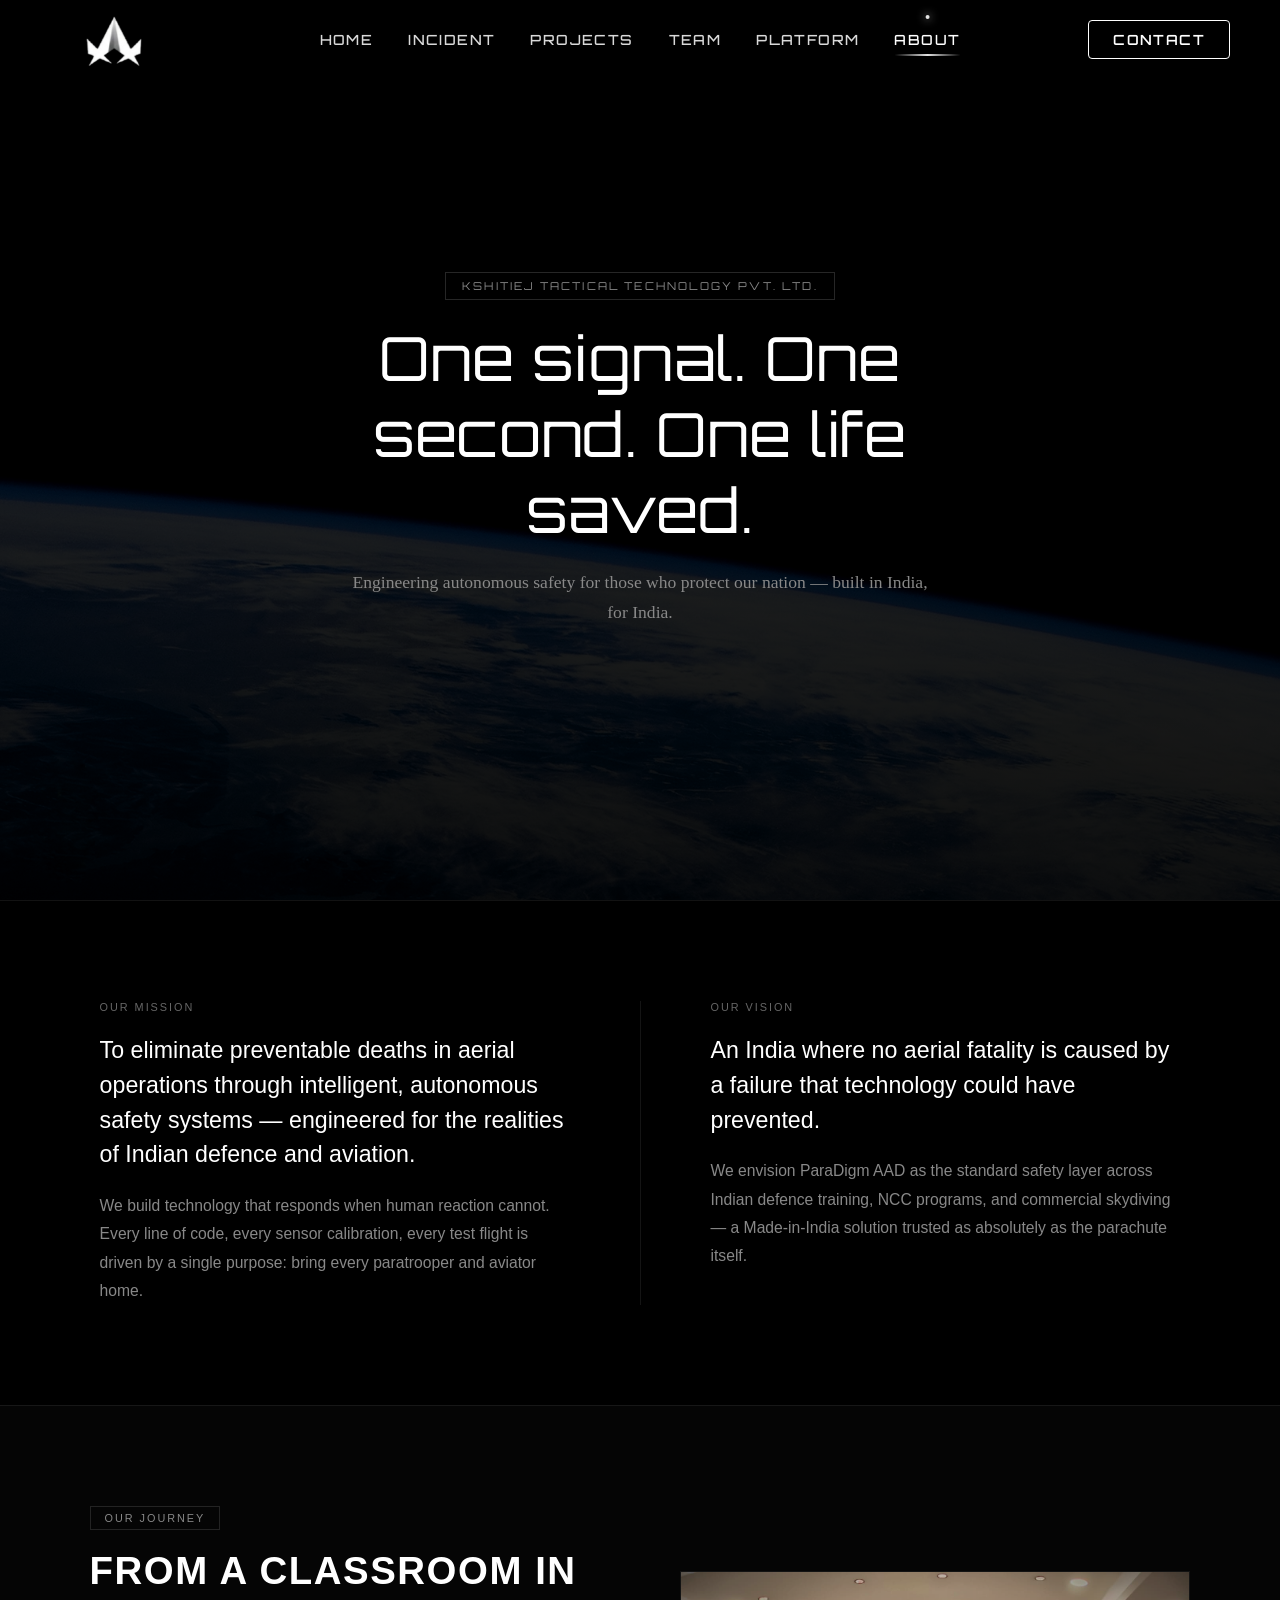
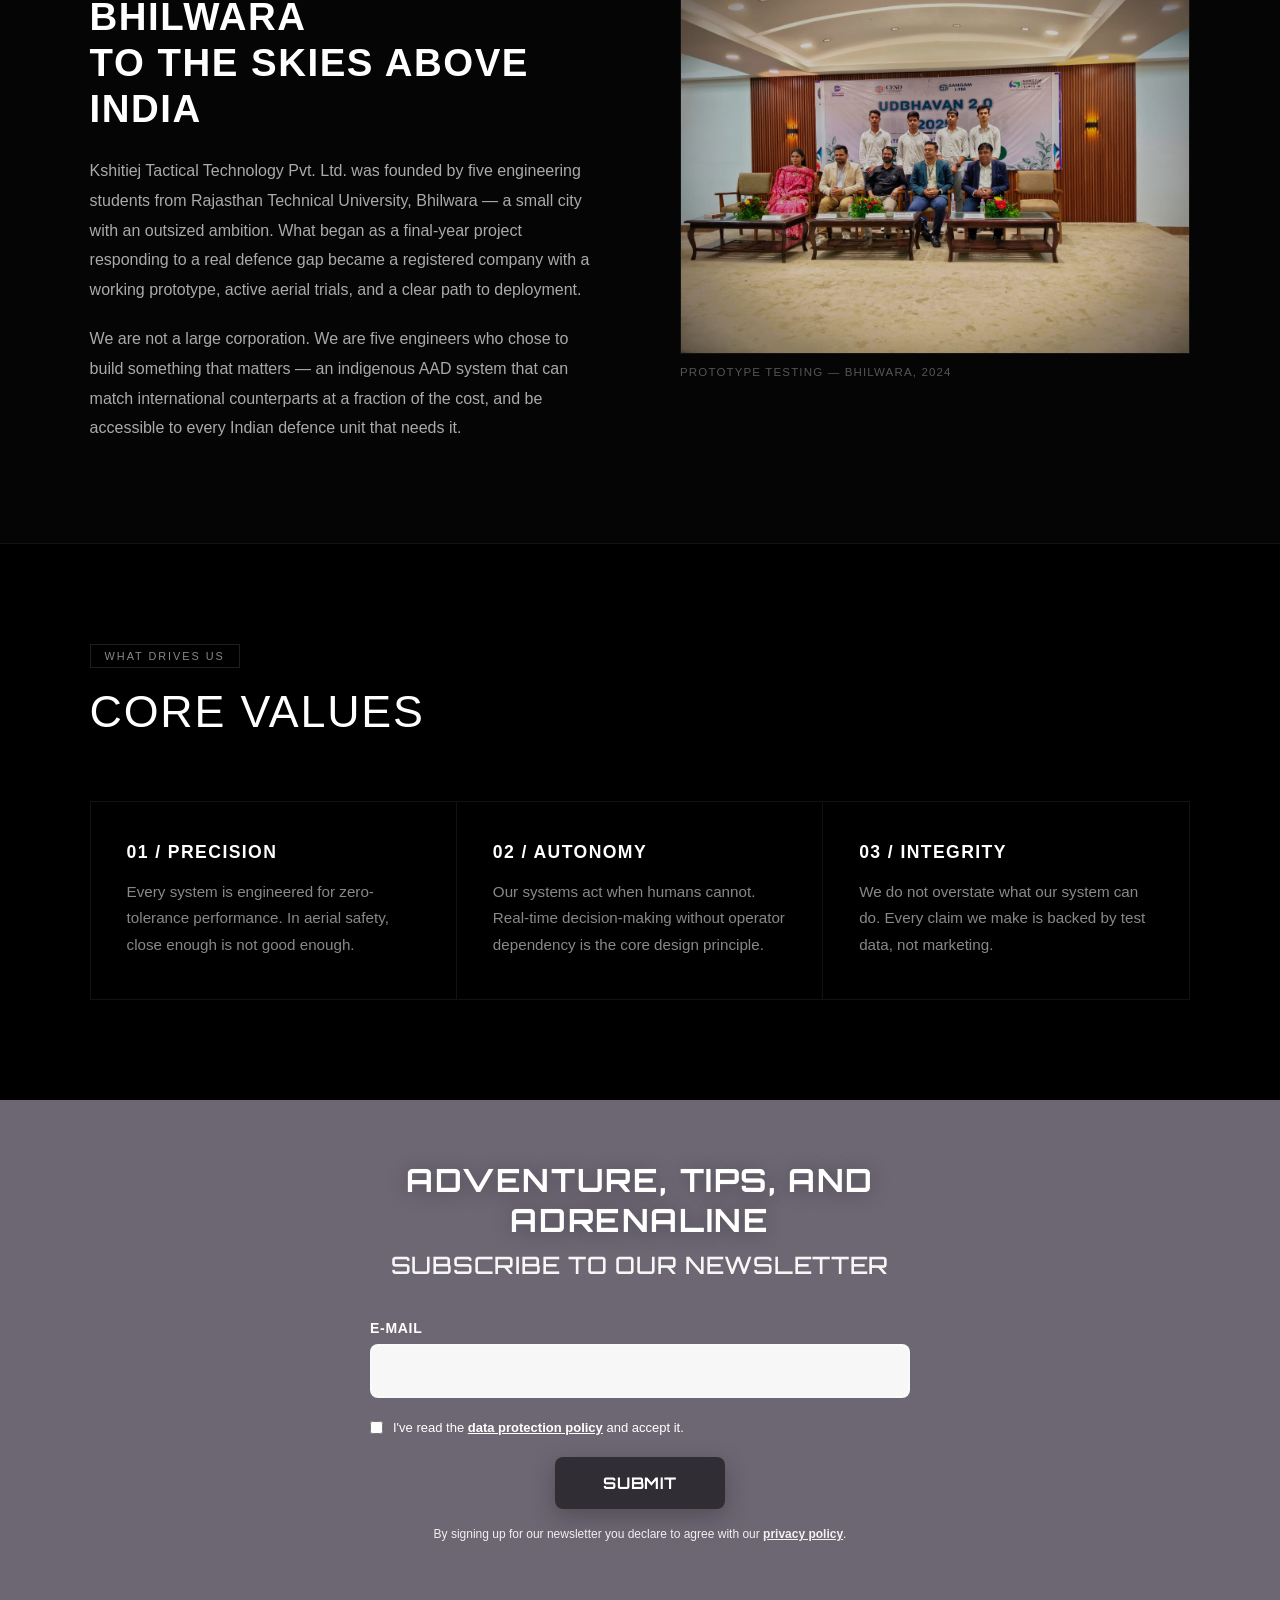
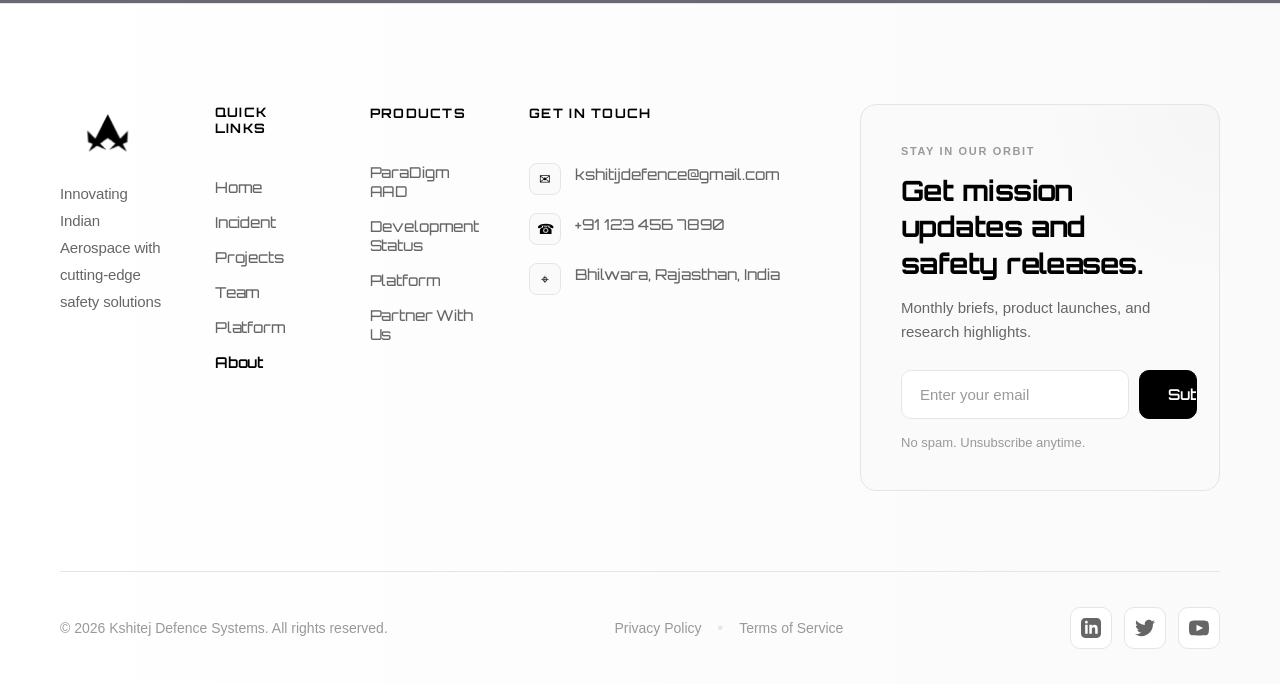
==== commit 57fa7614: "Updated project files" ====
--- a/about.html
+++ b/about.html
@@ -8,209 +8,174 @@
   <link rel="stylesheet" href="css/footer.css">
   <link rel="stylesheet" href="css/about.css" />
   <link rel="icon" type="image/png" href="images/logo.png" />
+  <link href="https://fonts.googleapis.com/css2?family=Orbitron:wght@400;600;700&family=Oxanium:wght@400;600&family=Rajdhani:wght@500;600&family=Share+Tech+Mono&display=swap" rel="stylesheet">
 </head>
 <body>
-  <!-- ===================== NAVBAR ===================== -->
+
+<!-- NAVBAR -->
 <header class="navbar">
     <div class="navbar-container">
-        <!-- Logo Section -->
-         <div class="logo">
+        <div class="logo">
            <a href="index.html"><img src="images/logo.png" alt="Kshitej Defence Logo" class="logo-img"></a>
         </div>
-
-        <!-- Navigation Links -->
         <nav class="nav-menu">
             <ul class="nav-list">
-                <li class="nav-item"><a href="index.html" class="nav-link active">Home</a></li>
+                <li class="nav-item"><a href="index.html" class="nav-link">Home</a></li>
                 <li class="nav-item"><a href="incident.html" class="nav-link">Incident</a></li>
                 <li class="nav-item"><a href="projects.html" class="nav-link">Projects</a></li>
                 <li class="nav-item"><a href="team.html" class="nav-link">Team</a></li>
                 <li class="nav-item"><a href="platform.html" class="nav-link">Platform</a></li>
-                <li class="nav-item"><a href="about.html" class="nav-link">About</a></li>
+                <li class="nav-item"><a href="about.html" class="nav-link active">About</a></li>
             </ul>
         </nav>
-
-        <!-- CTA Button -->
         <a href="contact.html" class="nav-cta">Contact</a>
-
-        <!-- Mobile Menu Toggle -->
         <button class="menu-toggle" aria-label="Toggle menu">
             <span class="menu-line"></span>
             <span class="menu-line"></span>
             <span class="menu-line"></span>
         </button>
     </div>
-    
-    <!-- Progress Bar (optional) -->
     <div class="nav-progress"></div>
 </header>
 
-  <!-- ===================== HERO QUOTE SECTION ===================== -->
-  <section class="about-hero-quote">
-    <img src="images/mission_feature.webp" alt="Earth from Space" class="quote-bg-image">
-    <div class="quote-overlay"></div>
-    <div class="quote-content">
-      <p class="quote-text">
-        “The future belongs to those who dare to innovate for the nation’s security. Kshitej Defence envisions a world where Indian engineering reaches the stars, while protecting every inch of our sky, land, and sea.”
+<!-- ===================== HERO ===================== -->
+<section class="about-hero-quote">
+  <img src="images/mission_feature.webp" alt="Mission Background" class="quote-bg-image">
+  <div class="quote-overlay"></div>
+  <div class="quote-content">
+    <span class="hero-chip">Kshitiej Tactical Technology Pvt. Ltd.</span>
+    <p class="quote-text">
+      One signal. One second. One life saved.
+    </p>
+    <p class="quote-sub">
+      Engineering autonomous safety for those who protect our nation — built in India, for India.
+    </p>
+  </div>
+</section>
+
+<!-- ===================== MISSION & VISION ===================== -->
+<section class="mv-section">
+  <div class="mv-grid">
+
+    <div class="mv-card">
+      <span class="mv-label">Our Mission</span>
+      <h3>To eliminate preventable deaths in aerial operations through intelligent, autonomous safety systems — engineered for the realities of Indian defence and aviation.</h3>
+      <p>We build technology that responds when human reaction cannot. Every line of code, every sensor calibration, every test flight is driven by a single purpose: bring every paratrooper and aviator home.</p>
+    </div>
+
+    <div class="mv-divider"></div>
+
+    <div class="mv-card">
+      <span class="mv-label">Our Vision</span>
+      <h3>An India where no aerial fatality is caused by a failure that technology could have prevented.</h3>
+      <p>We envision ParaDigm AAD as the standard safety layer across Indian defence training, NCC programs, and commercial skydiving — a Made-in-India solution trusted as absolutely as the parachute itself.</p>
+    </div>
+
+  </div>
+</section>
+
+<!-- ===================== STORY ===================== -->
+<section class="story-section fade-in">
+  <div class="story-container">
+    <div class="story-text">
+      <span class="section-chip">Our Journey</span>
+      <h3>From a Classroom in Bhilwara<br>to the Skies Above India</h3>
+      <p>
+        Kshitiej Tactical Technology Pvt. Ltd. was founded by five engineering students from Rajasthan Technical University, Bhilwara — a small city with an outsized ambition. What began as a final-year project responding to a real defence gap became a registered company with a working prototype, active aerial trials, and a clear path to deployment.
       </p>
-      <p class="quote-author">— Anshul Khichi , CTO</p>
-    </div>
-  </section>
-
-  <!-- ===================== MISSION SECTION ===================== -->
-  <section class="about-section fade-in">
-    <div class="container">
-      <h2>Our Mission & Vision</h2>
       <p>
-        At <strong>Kshitej Defence</strong>, we develop cutting-edge defense technologies that safeguard our nation
-        and empower innovation in aerospace, surveillance, and safety systems. Our vision is a world secured by
-        autonomous precision, where ethical technology defends peace.
+        We are not a large corporation. We are five engineers who chose to build something that matters — an indigenous AAD system that can match international counterparts at a fraction of the cost, and be accessible to every Indian defence unit that needs it.
       </p>
     </div>
-  </section>
-
-  <!-- ===================== JOURNEY SECTION ===================== -->
-  <section class="story-section fade-in">
-    <div class="story-container">
-      <div class="story-text">
-        <h3>Our Journey: From Concept to Command</h3>
-        <p>
-          Kshitej Defence and Aerospace Tech is a pioneering startup emerging from the small yet ambitious
-          district of Bhilwara, Rajasthan — founded by passionate batchmates of Rajasthan Technical University.
-          What started as a student vision soon evolved into a mission to design, test, and deploy indigenous
-          aerospace systems capable of redefining India’s defense frontier.
-        </p>
-        <a href="founders.html" class="btn-primary">Meet Our Founders</a>
-      </div>
-      <div class="story-image">
-        <img src="images\funding_win.jpg" alt="Engineers working in Kshitej lab">
-      </div>
-    </div>
-  </section>
-
-  <!-- ===================== VALUES SECTION ===================== -->
-  <section class="values-section fade-in">
-    <div class="container">
-      <h2>Our Core Values</h2>
-      <div class="values-grid">
-        <div class="value-card">
-          <h4>01 / Precision</h4>
-          <p>Every system is engineered for zero-tolerance performance, ensuring reliability in critical environments.</p>
-        </div>
-        <div class="value-card">
-          <h4>02 / Autonomy</h4>
-          <p>Developing fully self-sustaining platforms capable of real-time decision-making without human intervention.</p>
-        </div>
-        <div class="value-card">
-          <h4>03 / Integrity</h4>
-          <p>Committed to ethical development, rigorous transparency, and maintaining the highest security clearances.</p>
-        </div>
-      </div>
-    </div>
-  </section>
-
-  <!-- footer -->
-<!-- ======================================
-   FOOTER COMPONENT
-   Include this file in your HTML pages
-====================================== -->
-<!-- Newsletter Hero Section -->
+    <div class="story-image">
+      <img src="images/funding_win.jpg" alt="Kshitej team at work">
+      <div class="story-img-caption">Prototype testing — Bhilwara, 2024</div>
+    </div>
+  </div>
+</section>
+
+<!-- ===================== VALUES ===================== -->
+<section class="values-section fade-in">
+  <div class="values-header">
+    <span class="section-chip">What Drives Us</span>
+    <h2>Core Values</h2>
+  </div>
+  <div class="values-grid">
+    <div class="value-card">
+      <h4>01 / Precision</h4>
+      <p>Every system is engineered for zero-tolerance performance. In aerial safety, close enough is not good enough.</p>
+    </div>
+    <div class="value-card">
+      <h4>02 / Autonomy</h4>
+      <p>Our systems act when humans cannot. Real-time decision-making without operator dependency is the core design principle.</p>
+    </div>
+    <div class="value-card">
+      <h4>03 / Integrity</h4>
+      <p>We do not overstate what our system can do. Every claim we make is backed by test data, not marketing.</p>
+    </div>
+  </div>
+</section>
+
+
+<!-- FOOTER -->
 <section class="newsletter-hero" data-scroll-section style="background-image: url('images/footerbg.jpg');">
     <div class="newsletter-overlay"></div>
     <div class="newsletter-content">
         <h2 class="newsletter-headline">ADVENTURE, TIPS, AND ADRENALINE</h2>
         <h3 class="newsletter-subheadline">SUBSCRIBE TO OUR NEWSLETTER</h3>
-        
         <form class="newsletter-form" action="#" method="post">
             <div class="form-group">
                 <label for="newsletter-email" class="form-label">E-MAIL</label>
-                <input 
-                    id="newsletter-email" 
-                    name="email" 
-                    type="email" 
-                    class="newsletter-input"
-                    placeholder="" 
-                    required
-                >
-            </div>
-            
+                <input id="newsletter-email" name="email" type="email" class="newsletter-input" placeholder="" required>
+            </div>
             <div class="form-checkbox">
                 <input type="checkbox" id="privacy-check" required>
-                <label for="privacy-check">
-                    I've read the <a href="privacy.html">data protection policy</a> and accept it.
-                </label>
-            </div>
-            
+                <label for="privacy-check">I've read the <a href="privacy.html">data protection policy</a> and accept it.</label>
+            </div>
             <button type="submit" class="newsletter-submit">SUBMIT</button>
-            
-            <p class="privacy-note">
-                By signing up for our newsletter you declare to agree with our <a href="privacy.html">privacy policy</a>.
-            </p>
+            <p class="privacy-note">By signing up for our newsletter you declare to agree with our <a href="privacy.html">privacy policy</a>.</p>
         </form>
     </div>
 </section>
 
-<!-- Footer Section -->
 <footer class="site-footer" data-scroll-section>
     <div class="footer-container">
-        
-        <!-- Footer Top Section -->
         <div class="footer-top">
             <div class="footer-left">
-            
-            <!-- Company Info -->
-            <div class="footer-column footer-about">
-                <div class="footer-logo">
-                    <img src="images/logo.png" alt="Kshitej Defence Logo">
-                </div>
-                <p class="footer-tagline">
-                    Innovating Indian Aerospace with cutting-edge safety solutions
-                </p>
-            </div>
-
-            <!-- Quick Links -->
-            <div class="footer-column">
-                <h4 class="footer-heading">Quick Links</h4>
-                <ul class="footer-links">
-                    <li><a href="index.html">Home</a></li>
-                    <li><a href="incident.html">Incident</a></li>
-                    <li><a href="projects.html">Projects</a></li>
-                    <li><a href="team.html">Team</a></li>
-                    <li><a href="platform.html">Platform</a></li>
-                    <li><a href="about.html">About</a></li>
-                </ul>
-            </div>
-
-            <!-- Products -->
-            <div class="footer-column">
-                <h4 class="footer-heading">Products</h4>
-                <ul class="footer-links">
-                    <li><a href="#paradigm">ParaDigm AAD</a></li>
-                    <li><a href="#modes">Operating Modes</a></li>
-                    <li><a href="#features">Features</a></li>
-                    <li><a href="#specifications">Specifications</a></li>
-                </ul>
-            </div>
-
-            <!-- Contact -->
-            <div class="footer-column">
-                <h4 class="footer-heading">Get in Touch</h4>
-                <ul class="footer-contact">
-                    <li>
-                        <span class="contact-icon"></span>
-                        <a href="mailto:info@kshitejdefence.com">info@kshitejdefence.com</a>
-                    </li>
-                    <li>
-                        <span class="contact-icon"></span>
-                        <a href="tel:+911234567890">+91 123 456 7890</a>
-                    </li>
-                    <li>
-                        <span class="contact-icon"></span>
-                        <span>India</span>
-                    </li>
-                </ul>
-            </div>
-
+                <div class="footer-column footer-about">
+                    <div class="footer-logo">
+                        <img src="images/logo.png" alt="Kshitej Defence Logo">
+                    </div>
+                    <p class="footer-tagline">Innovating Indian Aerospace with cutting-edge safety solutions</p>
+                </div>
+                <div class="footer-column">
+                    <h4 class="footer-heading">Quick Links</h4>
+                    <ul class="footer-links">
+                        <li><a href="index.html">Home</a></li>
+                        <li><a href="incident.html">Incident</a></li>
+                        <li><a href="projects.html">Projects</a></li>
+                        <li><a href="team.html">Team</a></li>
+                        <li><a href="platform.html">Platform</a></li>
+                        <li><a href="about.html">About</a></li>
+                    </ul>
+                </div>
+                <div class="footer-column">
+                    <h4 class="footer-heading">Products</h4>
+                    <ul class="footer-links">
+                        <li><a href="projects.html">ParaDigm AAD</a></li>
+                        <li><a href="projects.html#status">Development Status</a></li>
+                        <li><a href="platform.html">Platform</a></li>
+                        <li><a href="contact.html">Partner With Us</a></li>
+                    </ul>
+                </div>
+                <div class="footer-column">
+                    <h4 class="footer-heading">Get in Touch</h4>
+                    <ul class="footer-contact">
+                        <li><span class="contact-icon"></span><a href="mailto:kshitijdefence@gmail.com">kshitijdefence@gmail.com</a></li>
+                        <li><span class="contact-icon"></span><a href="tel:+911234567890">+91 123 456 7890</a></li>
+                        <li><span class="contact-icon"></span><span>Bhilwara, Rajasthan, India</span></li>
+                    </ul>
+                </div>
             </div>
             <div class="footer-column footer-orbit">
                 <p class="orbit-label">Stay in Our Orbit</p>
@@ -224,43 +189,29 @@
                 <p class="orbit-note">No spam. Unsubscribe anytime.</p>
             </div>
         </div>
-
-        <!-- Footer Bottom Section -->
         <div class="footer-bottom">
-            <div class="footer-copyright">
-                <p>© 2025 Kshitej Defence Systems. All rights reserved.</p>
-            </div>
-            
+            <div class="footer-copyright"><p>© 2025 Kshitiej Tactical Technology Pvt. Ltd. All rights reserved.</p></div>
             <div class="footer-legal">
                 <a href="privacy.html">Privacy Policy</a>
                 <span class="separator">•</span>
                 <a href="terms.html">Terms of Service</a>
             </div>
-
             <div class="footer-social">
                 <a href="#" aria-label="LinkedIn" class="social-link">
-                    <svg width="20" height="20" fill="currentColor" viewBox="0 0 24 24">
-                        <path d="M19 0h-14c-2.761 0-5 2.239-5 5v14c0 2.761 2.239 5 5 5h14c2.762 0 5-2.239 5-5v-14c0-2.761-2.238-5-5-5zm-11 19h-3v-11h3v11zm-1.5-12.268c-.966 0-1.75-.79-1.75-1.764s.784-1.764 1.75-1.764 1.75.79 1.75 1.764-.783 1.764-1.75 1.764zm13.5 12.268h-3v-5.604c0-3.368-4-3.113-4 0v5.604h-3v-11h3v1.765c1.396-2.586 7-2.777 7 2.476v6.759z"/>
-                    </svg>
+                    <svg width="20" height="20" fill="currentColor" viewBox="0 0 24 24"><path d="M19 0h-14c-2.761 0-5 2.239-5 5v14c0 2.761 2.239 5 5 5h14c2.762 0 5-2.239 5-5v-14c0-2.761-2.238-5-5-5zm-11 19h-3v-11h3v11zm-1.5-12.268c-.966 0-1.75-.79-1.75-1.764s.784-1.764 1.75-1.764 1.75.79 1.75 1.764-.783 1.764-1.75 1.764zm13.5 12.268h-3v-5.604c0-3.368-4-3.113-4 0v5.604h-3v-11h3v1.765c1.396-2.586 7-2.777 7 2.476v6.759z"/></svg>
                 </a>
                 <a href="#" aria-label="Twitter" class="social-link">
-                    <svg width="20" height="20" fill="currentColor" viewBox="0 0 24 24">
-                        <path d="M24 4.557c-.883.392-1.832.656-2.828.775 1.017-.609 1.798-1.574 2.165-2.724-.951.564-2.005.974-3.127 1.195-.897-.957-2.178-1.555-3.594-1.555-3.179 0-5.515 2.966-4.797 6.045-4.091-.205-7.719-2.165-10.148-5.144-1.29 2.213-.669 5.108 1.523 6.574-.806-.026-1.566-.247-2.229-.616-.054 2.281 1.581 4.415 3.949 4.89-.693.188-1.452.232-2.224.084.626 1.956 2.444 3.379 4.6 3.419-2.07 1.623-4.678 2.348-7.29 2.04 2.179 1.397 4.768 2.212 7.548 2.212 9.142 0 14.307-7.721 13.995-14.646.962-.695 1.797-1.562 2.457-2.549z"/>
-                    </svg>
+                    <svg width="20" height="20" fill="currentColor" viewBox="0 0 24 24"><path d="M24 4.557c-.883.392-1.832.656-2.828.775 1.017-.609 1.798-1.574 2.165-2.724-.951.564-2.005.974-3.127 1.195-.897-.957-2.178-1.555-3.594-1.555-3.179 0-5.515 2.966-4.797 6.045-4.091-.205-7.719-2.165-10.148-5.144-1.29 2.213-.669 5.108 1.523 6.574-.806-.026-1.566-.247-2.229-.616-.054 2.281 1.581 4.415 3.949 4.89-.693.188-1.452.232-2.224.084.626 1.956 2.444 3.379 4.6 3.419-2.07 1.623-4.678 2.348-7.29 2.04 2.179 1.397 4.768 2.212 7.548 2.212 9.142 0 14.307-7.721 13.995-14.646.962-.695 1.797-1.562 2.457-2.549z"/></svg>
                 </a>
                 <a href="#" aria-label="YouTube" class="social-link">
-                    <svg width="20" height="20" fill="currentColor" viewBox="0 0 24 24">
-                        <path d="M19.615 3.184c-3.604-.246-11.631-.245-15.23 0-3.897.266-4.356 2.62-4.385 8.816.029 6.185.484 8.549 4.385 8.816 3.6.245 11.626.246 15.23 0 3.897-.266 4.356-2.62 4.385-8.816-.029-6.185-.484-8.549-4.385-8.816zm-10.615 12.816v-8l8 3.993-8 4.007z"/>
-                    </svg>
+                    <svg width="20" height="20" fill="currentColor" viewBox="0 0 24 24"><path d="M19.615 3.184c-3.604-.246-11.631-.245-15.23 0-3.897.266-4.356 2.62-4.385 8.816.029 6.185.484 8.549 4.385 8.816 3.6.245 11.626.246 15.23 0 3.897-.266 4.356-2.62 4.385-8.816-.029-6.185-.484-8.549-4.385-8.816zm-10.615 12.816v-8l8 3.993-8 4.007z"/></svg>
                 </a>
             </div>
         </div>
-
     </div>
 </footer>
 
-
-  <script src="js/footer.js"></script>
-  <script src="js/main.js"></script>
+<script src="js/footer.js"></script>
+<script src="js/main.js"></script>
 </body>
-</html>
+</html>
--- a/css/style.css
+++ b/css/style.css
@@ -1191,7 +1191,7 @@
     }
     
     .nav-menu {
-        position: fixed;
+         position: fixed;
         top: 0;
         left: 0;
         width: 100%;
@@ -1200,8 +1200,10 @@
         backdrop-filter: blur(30px);
         -webkit-backdrop-filter: blur(30px);
         display: flex;
+        flex-direction: column;              /* ← stack links + cta vertically */
         align-items: center;
         justify-content: center;
+        gap: 48px;                           /* space between list and cta */
         transform: translateX(-100%);
         transition: transform 0.5s cubic-bezier(0.4, 0, 0.2, 1);
         z-index: 999;
@@ -1229,8 +1231,7 @@
     
     .nav-cta {
         position: fixed;
-        bottom: 60px;
-        left: 50%;
+        left: 55%;
         transform: translateX(-50%);
         opacity: 0;
         pointer-events: none;
--- a/css/about.css
+++ b/css/about.css
@@ -1,11 +1,31 @@
-/* ===========================================
-   SKYROOT DEFENCE — ABOUT PAGE CSS
-   =========================================== */
-
-/* ---------- Reset & Base Styles ---------- */
-
-
-/* ---------- HERO QUOTE SECTION ---------- */
+/* ======================================
+   KSHITIEJ TACTICAL TECHNOLOGY — ABOUT PAGE
+   Fully responsive: mobile / tablet / desktop
+====================================== */
+
+/* --------------------------------------
+   SHARED UTILITIES
+-------------------------------------- */
+.section-chip {
+  display: inline-block;
+  font-size: 0.68rem;
+  letter-spacing: 0.18em;
+  text-transform: uppercase;
+  color: #888;
+  border: 1px solid rgba(255,255,255,0.12);
+  padding: 5px 14px;
+  margin-bottom: 18px;
+  font-weight: 500;
+}
+
+.fade-in {
+  opacity: 1;
+  transform: translateY(0);
+}
+
+/* --------------------------------------
+   HERO QUOTE
+-------------------------------------- */
 .about-hero-quote {
   position: relative;
   width: 100%;
@@ -18,281 +38,578 @@
   background-color: #000;
 }
 
-.about-hero-quote .quote-bg-image {
+.quote-bg-image {
   position: absolute;
   inset: 0;
   width: 100%;
   height: 100%;
   object-fit: cover;
   z-index: 1;
-  filter: brightness(55%) contrast(115%);
-  transform: scale(1.1);
-  transition: all 2.5s ease;
+  filter: brightness(30%) contrast(110%);
+  transform: scale(1.05);
+  transition: transform 8s ease, filter 8s ease;
 }
 
 .about-hero-quote:hover .quote-bg-image {
-  transform: scale(1.2);
-  filter: brightness(60%) contrast(120%);
-}
-
-.about-hero-quote .quote-overlay {
+  transform: scale(1.12);
+  filter: brightness(35%) contrast(115%);
+}
+
+.quote-overlay {
   position: absolute;
   inset: 0;
-  background: linear-gradient(
-    to bottom,
-    rgba(0, 0, 0, 0.3) 0%,
-    rgba(0, 0, 0, 0.85) 100%
-  );
+  background: linear-gradient(180deg, rgba(0,0,0,0.2) 0%, rgba(0,0,0,0.75) 100%);
   z-index: 2;
 }
 
-.about-hero-quote .quote-content {
+@keyframes fadeUp {
+  0%   { opacity: 0; transform: translateY(50px); }
+  100% { opacity: 1; transform: translateY(0); }
+}
+
+.quote-content {
   position: relative;
   z-index: 3;
-  max-width: 900px;
-  padding: 0 20px;
+  max-width: 820px;
+  padding: 0 5%;
   opacity: 0;
-  animation: fadeUp 1.8s ease-out forwards;
-}
-
-.about-hero-quote .quote-text {
-  line-height: 1.6;
+  animation: fadeUp 1.6s ease-out 0.3s forwards;
+  display: flex;
+  flex-direction: column;
+  align-items: center;
+  gap: 20px;
+}
+
+.hero-chip {
+  font-size: 0.68rem;
+  letter-spacing: 0.2em;
+  text-transform: uppercase;
+  color: #888;
+  border: 1px solid rgba(255,255,255,0.15);
+  padding: 6px 16px;
+  font-family: Orbitron;
+}
+
+.quote-text {
+  font-size: clamp(2rem, 5.5vw, 3.8rem);
   font-weight: 400;
-  color: #f1f1f1;
-  text-shadow: 0 2px 15px rgba(0, 0, 0, 0.6);
-  margin-bottom: 25px;
-}
-
-.about-hero-quote .quote-author {
+  color: #fff;
+  line-height: 1.25;
+  letter-spacing: 0.01em;
+  margin: 0;
+  font-family: Orbitron;
+}
+
+.quote-sub {
+  font-size: clamp(0.88rem, 1.8vw, 1.1rem);
+  color: #888;
+  line-height: 1.7;
+  max-width: 580px;
+  font-weight: 300;
+  margin: 0;
+  font-family: cursive;
+}
+
+/* --------------------------------------
+   MISSION & VISION
+-------------------------------------- */
+.mv-section {
+  background: #000;
+  border-top: 1px solid rgba(255,255,255,0.07);
+  padding: 100px 7%;
+}
+
+.mv-grid {
+  display: grid;
+  grid-template-columns: 1fr 1px 1fr;
+  gap: 0 60px;
+  max-width: 1200px;
+  margin: 0 auto;
+  align-items: start;
+}
+
+.mv-divider {
+  background: rgba(255,255,255,0.08);
+  width: 1px;
+  align-self: stretch;
+}
+
+.mv-card {
+  padding: 0 10px;
+}
+
+.mv-label {
+  display: block;
+  font-size: 0.68rem;
+  letter-spacing: 0.18em;
+  text-transform: uppercase;
+  color: #666;
+  margin-bottom: 20px;
   font-weight: 500;
-  color: #b4caff;
-  letter-spacing: 1px;
-}
-
-/* ---------- ADDITIONAL ABOUT SECTION ---------- */
-.about-section {
-  width: 100%;
-  background-color: #0b0b0b;
-  padding: 120px 80px;
-  text-align: center;
-}
-
-.about-section h2 {
-  font-size: 2.5rem;
-  font-weight: 600;
-  color: #fff;
-  margin-bottom: 25px;
-  letter-spacing: 1px;
-}
-
-.about-section p {
-  font-size: 1.1rem;
+}
+
+.mv-card h3 {
+  font-size: clamp(1.1rem, 2.2vw, 1.45rem);
+  font-weight: 500;
+  color: #fff;
+  line-height: 1.5;
+  margin-bottom: 20px;
+}
+
+.mv-card p {
+  font-size: clamp(0.88rem, 1.4vw, 0.98rem);
+  color: #888;
   line-height: 1.8;
-  color: #ccc;
-  opacity: 0.9;
-}
-
-/* ---------- ANIMATION EFFECTS ---------- */
-.fade-in {
-  opacity: 0;
-  animation: fadeIn 2s ease forwards;
-}
-
-@keyframes fadeIn {
-  from {
-    opacity: 0;
-    transform: translateY(40px);
-  }
-  to {
-    opacity: 1;
-    transform: translateY(0);
-  }
-}
-
-@keyframes fadeUp {
-  0% {
-    opacity: 0;
-    transform: translateY(60px);
-  }
-  100% {
-    opacity: 1;
-    transform: translateY(0);
-  }
-}
-
-/* ---------- SCROLL REVEAL EFFECT ---------- */
-.scroll-reveal {
-  opacity: 0;
-  transform: translateY(80px);
-  transition: all 1.2s ease-out;
-}
-
-.scroll-reveal.active {
-  opacity: 1;
-  transform: translateY(0);
-}
-
-/* ---------- STORY & IMAGE SECTION ---------- */
+  margin: 0;
+}
+
+/* --------------------------------------
+   STORY SECTION
+-------------------------------------- */
 .story-section {
-  padding: 80px 40px;
-  background-color: #0a0a0a;
+  padding: 100px 7%;
+  background: #050505;
+  border-top: 1px solid rgba(255,255,255,0.07);
 }
 
 .story-container {
   display: flex;
   align-items: center;
-  gap: 70px;
+  gap: 80px;
   max-width: 1200px;
+  margin: 0 auto;
 }
 
 .story-text {
   flex: 1;
-  text-align: left;
 }
 
 .story-text h3 {
-  color: #fff;
-  font-size: 2.5rem;
-  margin-bottom: 25px;
-  text-transform: uppercase;
-  letter-spacing: 2px;
-  font-weight: 800;
+  font-size: clamp(1.6rem, 3.5vw, 2.4rem);
+  color: #fff;
+  margin-bottom: 24px;
+  text-transform: uppercase;
+  letter-spacing: 0.04em;
+  font-weight: 600;
+  line-height: 1.2;
 }
 
 .story-text p {
-  color: #bdbdbd;
-  line-height: 1.8;
-  margin-bottom: 40px;
-  font-size: 1rem;
+  color: #aaa;
+  line-height: 1.85;
+  margin-bottom: 20px;
+  font-size: clamp(0.9rem, 1.4vw, 1rem);
+}
+
+.story-text p:last-of-type {
+  margin-bottom: 0;
 }
 
 .story-image {
   flex: 1;
-  border-radius: 4px;
-  overflow: hidden;
-  box-shadow: 0 5px 25px rgba(0, 0, 0, 0.6);
-  border: 1px solid rgba(255, 255, 255, 0.15);
+  position: relative;
 }
 
 .story-image img {
   width: 100%;
   height: auto;
   display: block;
-  filter: brightness(90%) ;
+  filter: brightness(80%);
+  border: 1px solid rgba(255,255,255,0.07);
   transition: filter 0.5s ease;
 }
 
 .story-image:hover img {
-  filter: brightness(100%) grayscale(0%);
-}
-
-/* ---------- VALUES GRID SECTION ---------- */
-
-.values-section{
-  padding: 20px 40px;
-}
-
-.values-section h2 {
-  font-size: 2.5rem;
+  filter: brightness(95%);
+}
+
+.story-img-caption {
+  margin-top: 12px;
+  font-size: 0.72rem;
+  text-transform: uppercase;
+  letter-spacing: 0.1em;
+  color: #555;
+}
+
+/* --------------------------------------
+   VALUES SECTION
+-------------------------------------- */
+.values-section {
+  padding: 100px 7%;
+  background: #000;
+  border-top: 1px solid rgba(255,255,255,0.07);
+}
+
+.values-header {
+  margin-bottom: 64px;
+}
+
+.values-header h2 {
+  font-size: clamp(1.8rem, 4vw, 2.8rem);
+  font-weight: 500;
+  color: #fff;
+  text-transform: uppercase;
+  letter-spacing: 0.04em;
+  margin: 0;
+}
+
+.values-grid {
+  display: grid;
+  grid-template-columns: repeat(3, 1fr);
+  gap: 0;
+  border: 1px solid rgba(255,255,255,0.07);
+  max-width: 1200px;
+}
+
+.value-card {
+  padding: 40px 36px;
+  border-right: 1px solid rgba(255,255,255,0.07);
+  transition: background 0.3s;
+  position: relative;
+}
+
+.value-card:last-child {
+  border-right: none;
+}
+
+.value-card:hover {
+  background: rgba(255,255,255,0.02);
+}
+
+.value-card::before {
+  content: '';
+  position: absolute;
+  top: 0;
+  left: 0;
+  width: 100%;
+  height: 2px;
+  background: rgba(255,255,255,0);
+  transition: background 0.3s;
+}
+
+.value-card:hover::before {
+  background: rgba(255,255,255,0.15);
+}
+
+.value-card h4 {
+  color: #fff;
+  font-size: clamp(0.95rem, 1.6vw, 1.1rem);
+  margin-bottom: 16px;
+  text-transform: uppercase;
+  letter-spacing: 0.08em;
+  font-weight: 700;
+}
+
+.value-card p {
+  color: #888;
+  font-size: clamp(0.85rem, 1.3vw, 0.95rem);
+  line-height: 1.75;
+  margin: 0;
+}
+
+/* --------------------------------------
+   TEAM SECTION
+-------------------------------------- */
+.team-section {
+  padding: 100px 7%;
+  background: #050505;
+  border-top: 1px solid rgba(255,255,255,0.07);
+}
+
+.team-header {
+  margin-bottom: 64px;
+  max-width: 600px;
+}
+
+.team-header h2 {
+  font-size: clamp(1.8rem, 4vw, 2.8rem);
+  font-weight: 500;
+  color: #fff;
+  text-transform: uppercase;
+  letter-spacing: 0.04em;
+  margin-bottom: 14px;
+}
+
+.team-sub {
+  font-size: clamp(0.88rem, 1.4vw, 1rem);
+  color: #666;
+  line-height: 1.75;
+  margin: 0;
+}
+
+.team-grid {
+  display: grid;
+  grid-template-columns: repeat(5, 1fr);
+  gap: 1px;
+  background: rgba(255,255,255,0.06);
+  border: 1px solid rgba(255,255,255,0.06);
+  max-width: 1200px;
+}
+
+.team-card {
+  background: #060606;
+  padding: 36px 24px;
+  display: flex;
+  flex-direction: column;
+  align-items: center;
+  text-align: center;
+  gap: 20px;
+  transition: background 0.3s;
+}
+
+.team-card:hover {
+  background: #0d0d0d;
+}
+
+.team-avatar {
+  width: 80px;
+  height: 80px;
+  border-radius: 50%;
+  overflow: hidden;
+  border: 1px solid rgba(255,255,255,0.1);
+  flex-shrink: 0;
+}
+
+.team-avatar img {
+  width: 100%;
+  height: 100%;
+  object-fit: cover;
+  filter: grayscale(20%);
+}
+
+.avatar-placeholder {
+  width: 100%;
+  height: 100%;
+  background: #111;
+  display: flex;
+  align-items: center;
+  justify-content: center;
+  font-size: 0.75rem;
+  color: #444;
+  letter-spacing: 0.1em;
   font-weight: 600;
-  color: #fff;
-  margin-bottom: 25px;
-  letter-spacing: 1px;
-}
-
-.values-grid {
-  display: flex;
-  flex-wrap: wrap;
-  justify-content: space-between;
+}
+
+.team-info {
+  display: flex;
+  flex-direction: column;
+  gap: 4px;
+}
+
+.team-name {
+  font-size: 0.95rem;
+  font-weight: 600;
+  color: #fff;
+  margin: 0;
+}
+
+.team-role {
+  font-size: 0.68rem;
+  text-transform: uppercase;
+  letter-spacing: 0.12em;
+  color: #e0a040;
+  font-weight: 500;
+}
+
+.team-dept {
+  font-size: 0.78rem;
+  color: #666;
+  line-height: 1.4;
+  margin: 4px 0 0;
+}
+
+.team-note {
+  margin-top: 28px;
+  font-size: 0.72rem;
+  color: #444;
+  text-transform: uppercase;
+  letter-spacing: 0.1em;
+}
+
+/* --------------------------------------
+   PRODUCT STRIP
+-------------------------------------- */
+.product-strip {
+  background: #000;
+  border-top: 1px solid rgba(255,255,255,0.07);
+  padding: 80px 7%;
+}
+
+.product-strip-inner {
   max-width: 1200px;
   margin: 0 auto;
-  padding-top: 80px;
-}
-
-.value-card {
-  flex-basis: calc(33.33% - 40px);
-  background-color: transparent;
-  text-align: left;
-  border-left: 2px solid rgba(255, 255, 255, 0.4);
-  transition: border-left-color 0.3s ease;
-  margin-bottom: 30px;
-  padding-left: 20px;
-}
-
-.value-card:hover {
-  border-left-color: #fff;
-}
-
-.value-card h4 {
-  color: #fff;
-  font-size: 1.5rem;
-  margin-bottom: 5px;
-  text-transform: uppercase;
-  letter-spacing: 1.5px;
-  font-weight: 800;
-}
-
-.value-card p {
-  color: #bdbdbd;
-  font-size: 1rem;
-  line-height: 1.7;
-}
-
-/* ---------- RESPONSIVE STYLES ---------- */
+  display: flex;
+  align-items: center;
+  justify-content: space-between;
+  gap: 60px;
+  flex-wrap: wrap;
+}
+
+.ps-text {
+  flex: 1 1 360px;
+}
+
+.ps-text h3 {
+  font-size: clamp(1.6rem, 3vw, 2.2rem);
+  font-weight: 500;
+  color: #fff;
+  text-transform: uppercase;
+  letter-spacing: 0.04em;
+  margin-bottom: 14px;
+}
+
+.ps-text p {
+  font-size: clamp(0.88rem, 1.4vw, 0.98rem);
+  color: #888;
+  line-height: 1.8;
+  margin-bottom: 28px;
+}
+
+.btn-strip {
+  display: inline-block;
+  color: #fff;
+  text-decoration: none;
+  font-size: 0.78rem;
+  font-weight: 600;
+  text-transform: uppercase;
+  letter-spacing: 0.1em;
+  border-bottom: 1px solid rgba(255,255,255,0.3);
+  padding-bottom: 2px;
+  transition: border-color 0.25s;
+}
+
+.btn-strip:hover {
+  border-color: #fff;
+}
+
+.ps-stats {
+  display: flex;
+  gap: 48px;
+  flex-wrap: wrap;
+}
+
+.ps-stat {
+  text-align: center;
+}
+
+.ps-stat span {
+  display: block;
+  font-size: clamp(1.4rem, 3vw, 2rem);
+  font-weight: 600;
+  color: #fff;
+  letter-spacing: -0.02em;
+  margin-bottom: 6px;
+}
+
+.ps-stat p {
+  font-size: 0.7rem;
+  text-transform: uppercase;
+  letter-spacing: 0.1em;
+  color: #666;
+  margin: 0;
+}
+
+/* --------------------------------------
+   RESPONSIVE — TABLET (max 1024px)
+-------------------------------------- */
 @media (max-width: 1024px) {
-  .about-hero-quote .quote-author {
-    font-size: 1rem;
-  }
-  .about-section {
-    padding: 80px 20px;
-  }
-}
-
-@media (max-width: 992px) {
+  .mv-grid {
+    grid-template-columns: 1fr;
+    gap: 48px;
+  }
+
+  .mv-divider {
+    width: 60px;
+    height: 1px;
+    align-self: auto;
+  }
+
   .story-container {
     flex-direction: column;
+    gap: 48px;
+  }
+
+  .values-grid {
+    grid-template-columns: 1fr;
+  }
+
+  .value-card {
+    border-right: none;
+    border-bottom: 1px solid rgba(255,255,255,0.07);
+    padding: 32px 28px;
+  }
+
+  .value-card:last-child {
+    border-bottom: none;
+  }
+
+  .team-grid {
+    grid-template-columns: repeat(3, 1fr);
+  }
+
+  .product-strip-inner {
+    flex-direction: column;
     gap: 40px;
   }
-  .story-text {
-    order: 2;
-    text-align: center;
-  }
-  .story-image {
-    order: 1;
-  }
-  .story-text h3 {
-    font-size: 2rem;
-  }
-  .value-card {
-    flex-basis: calc(50% - 30px);
-  }
-}
-
-@media (max-width: 600px) {
-  .about-hero-quote .quote-author {
-    font-size: 0.8rem;
-  }
-  .about-hero-quote .quote-text {
-    line-height: 1.5;
-  }
-  .about-section {
-    padding: 10px 20px;
-  }
-  .about-section h2 {
-    font-size: 2rem;
-  }
-  .about-section p {
-    font-size: 1rem;
-  }
-  .story-section {
-    padding: 60px 2%;
-  }
-  .story-text h3 {
-    font-size: 1.8rem;
-  }
-  .value-card {
-    flex-basis: 100%;
-    padding: 20px 0 20px 15px;
-    margin-bottom: 20px;
-  }
-}
+
+  .ps-stats {
+    gap: 32px;
+  }
+}
+
+/* --------------------------------------
+   RESPONSIVE — MOBILE (max 640px)
+-------------------------------------- */
+@media (max-width: 640px) {
+  .about-hero-quote {
+    height: 100svh;
+  }
+
+  .quote-text {
+    font-size: 1.9rem;
+    line-height: 1.3;
+  }
+
+  .mv-section,
+  .story-section,
+  .values-section,
+  .team-section,
+  .product-strip {
+    padding: 70px 5%;
+  }
+
+  .team-grid {
+    grid-template-columns: repeat(2, 1fr);
+  }
+
+  .ps-stats {
+    gap: 24px;
+    justify-content: center;
+  }
+
+  .ps-stat {
+    flex: 1 1 120px;
+  }
+}
+
+/* --------------------------------------
+   RESPONSIVE — SMALL MOBILE (max 400px)
+-------------------------------------- */
+@media (max-width: 400px) {
+  .quote-text {
+    font-size: 1.55rem;
+  }
+
+  .team-grid {
+    grid-template-columns: 1fr 1fr;
+  }
+
+  .team-card {
+    padding: 24px 16px;
+  }
+
+  .team-avatar {
+    width: 64px;
+    height: 64px;
+  }
+}
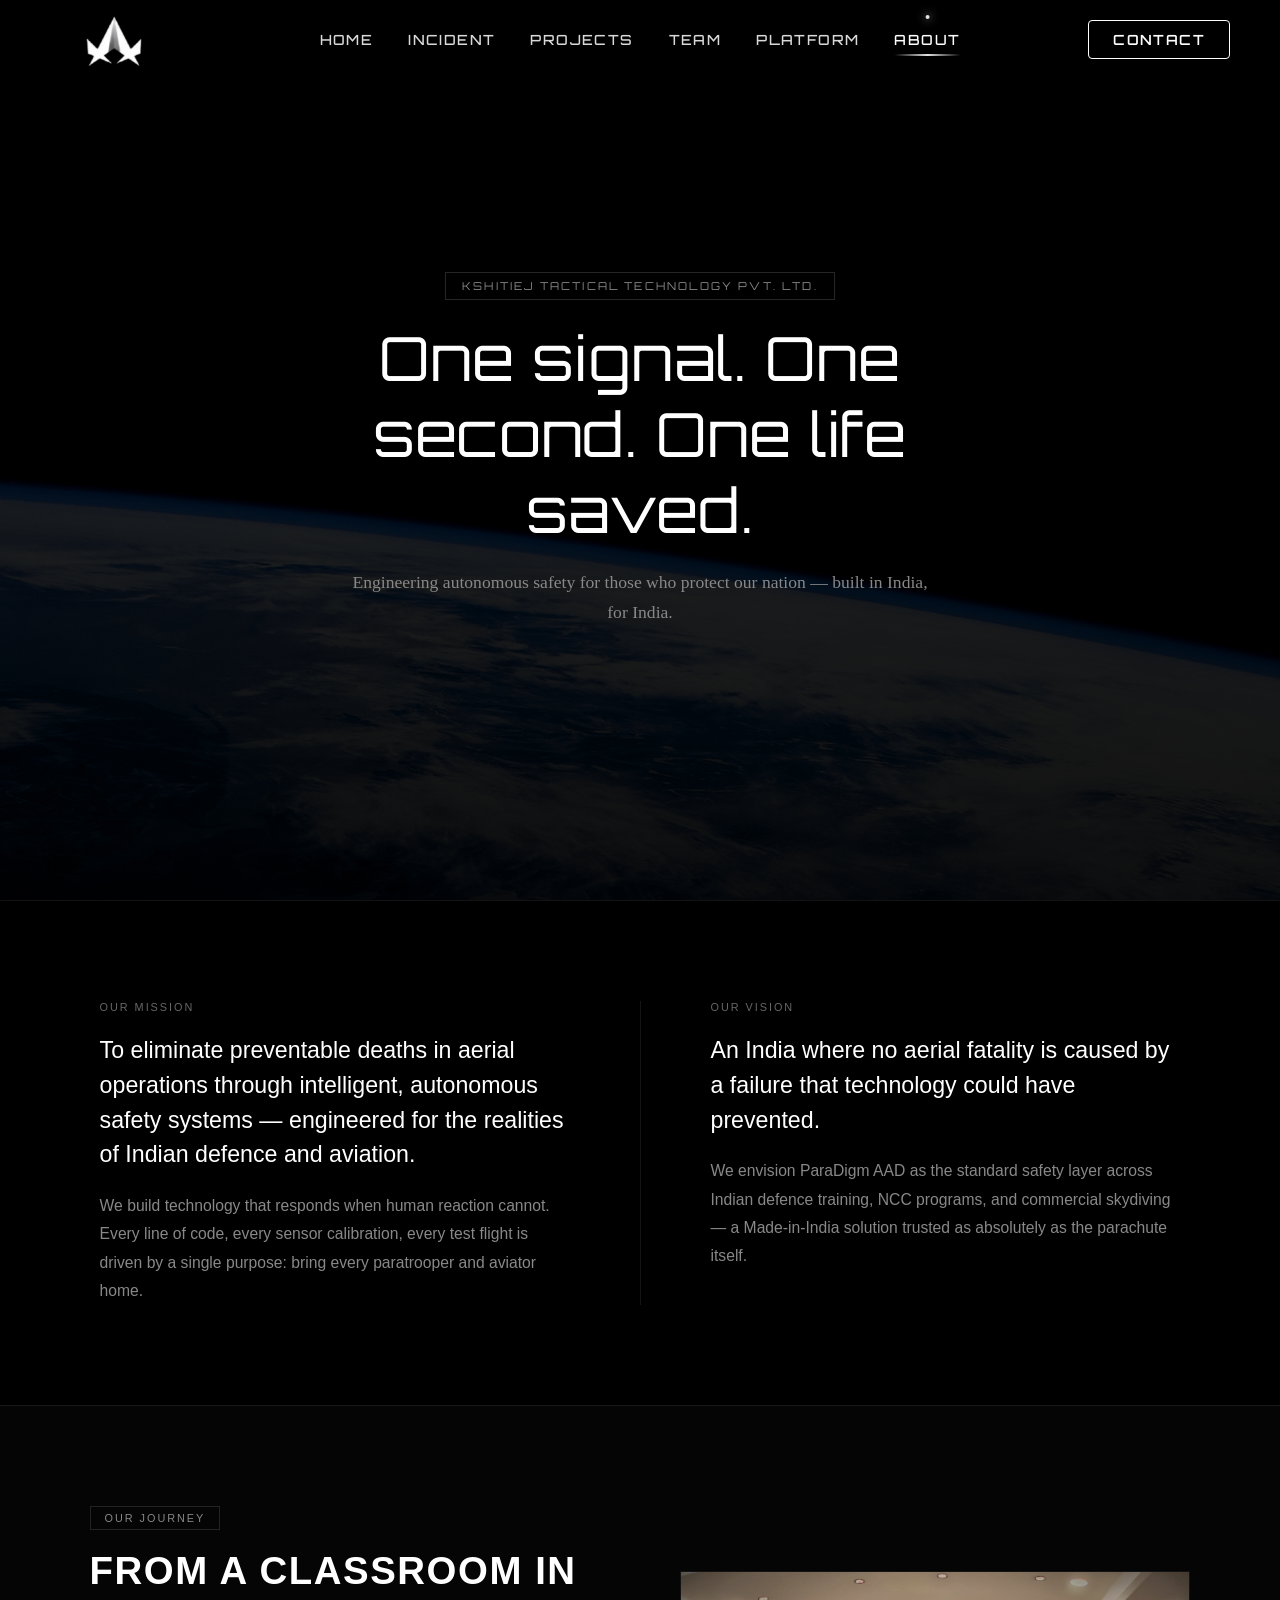
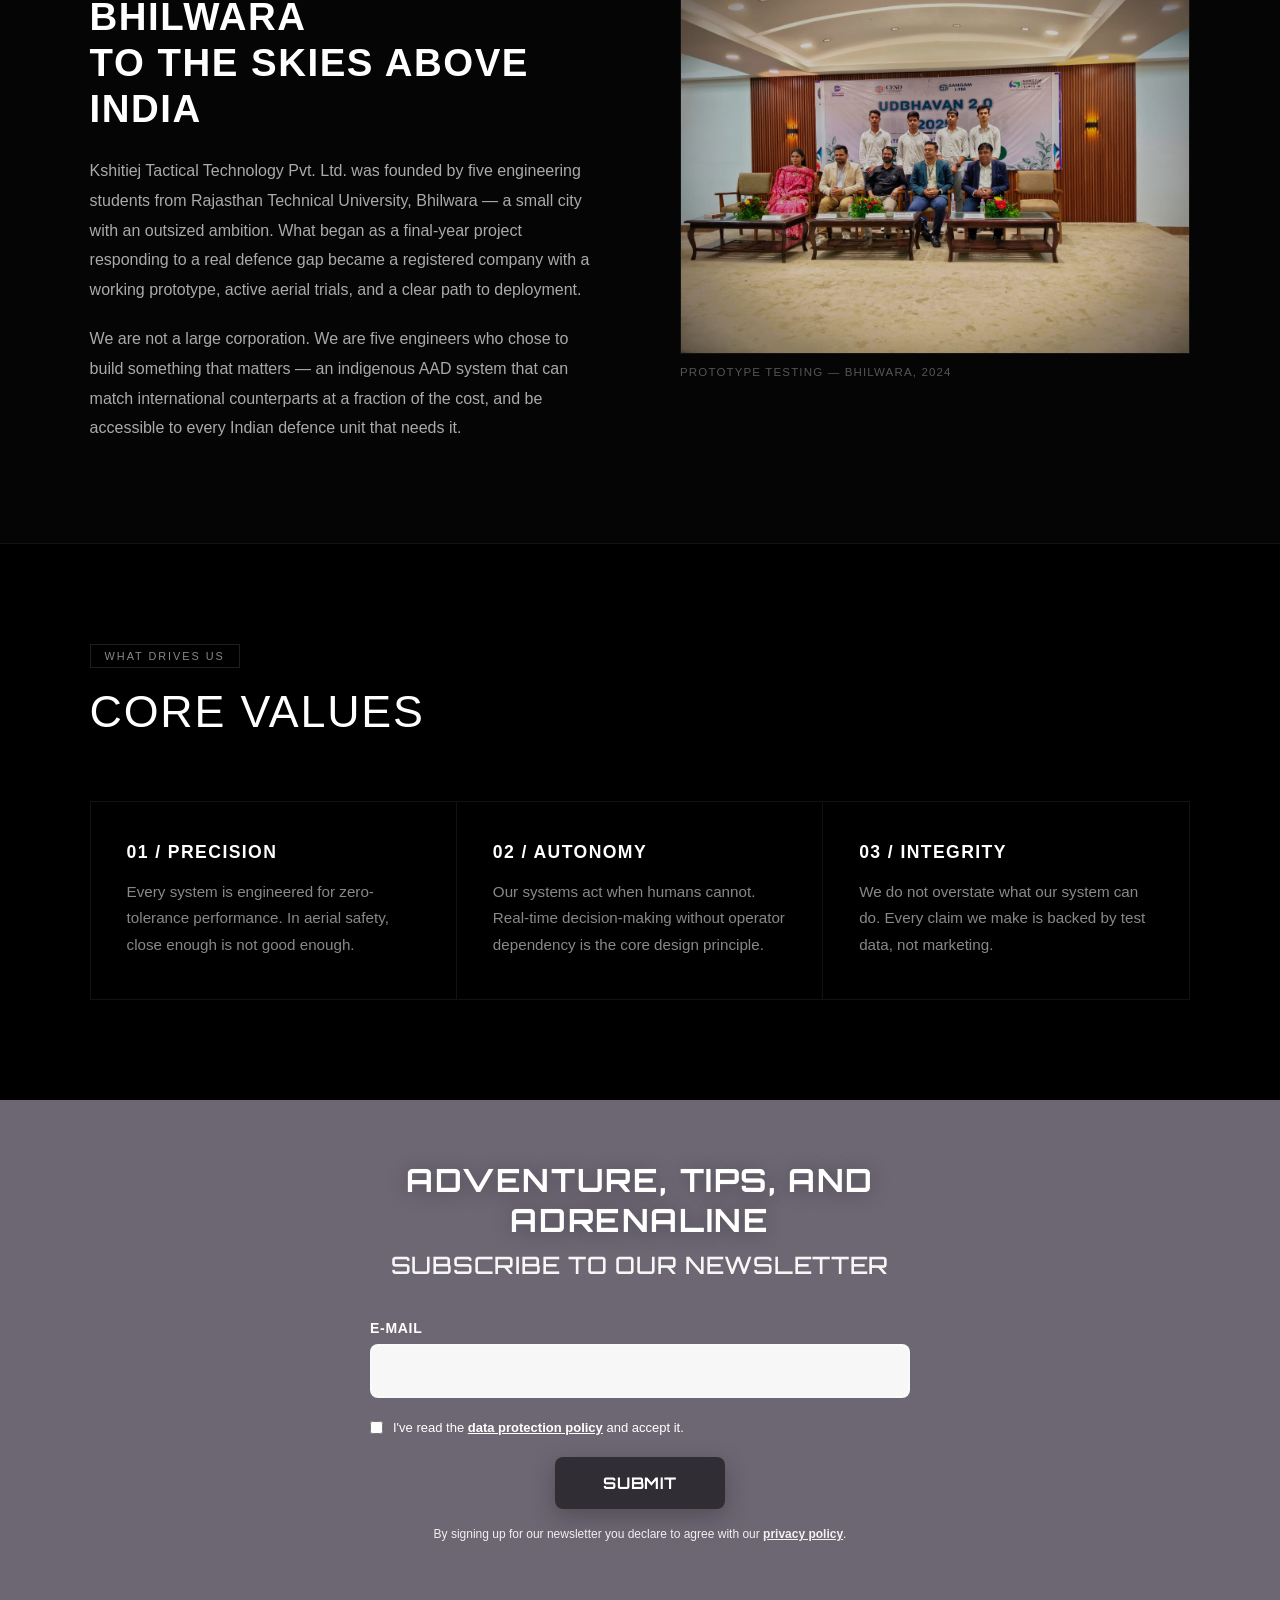
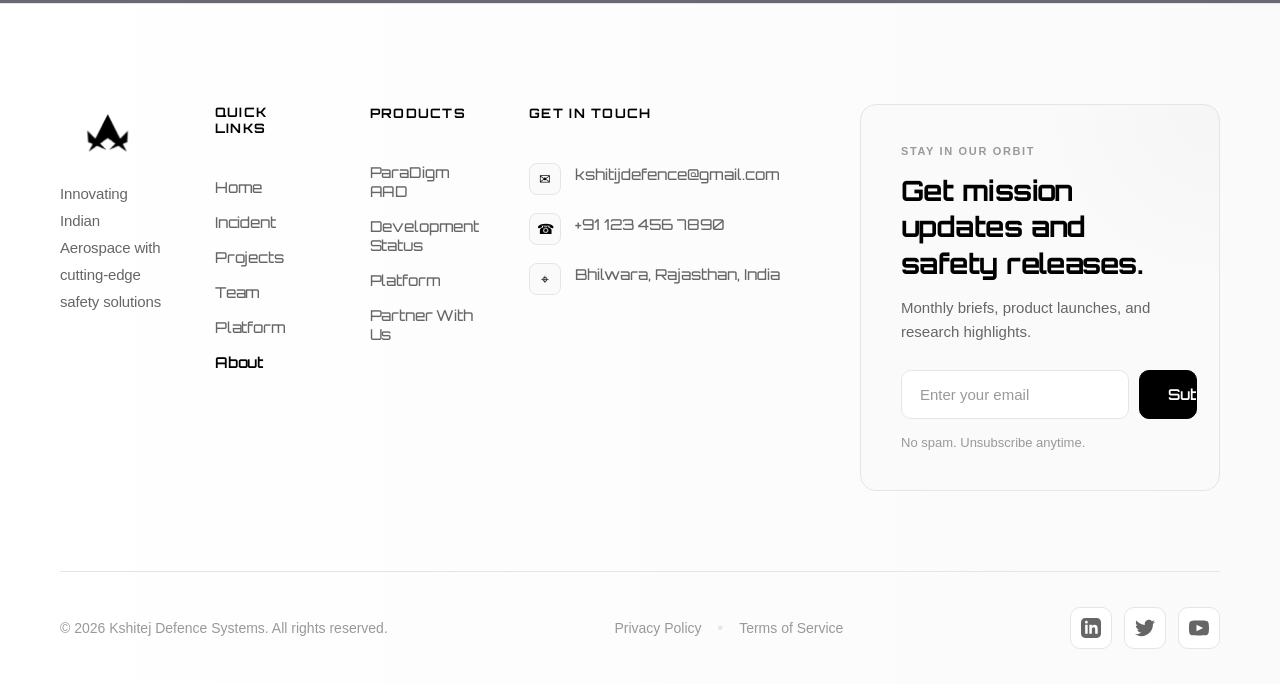
==== commit f79a6dc4: "Update about.html" ====
--- a/about.html
+++ b/about.html
@@ -214,4 +214,4 @@
 <script src="js/footer.js"></script>
 <script src="js/main.js"></script>
 </body>
-</html>+</html>
